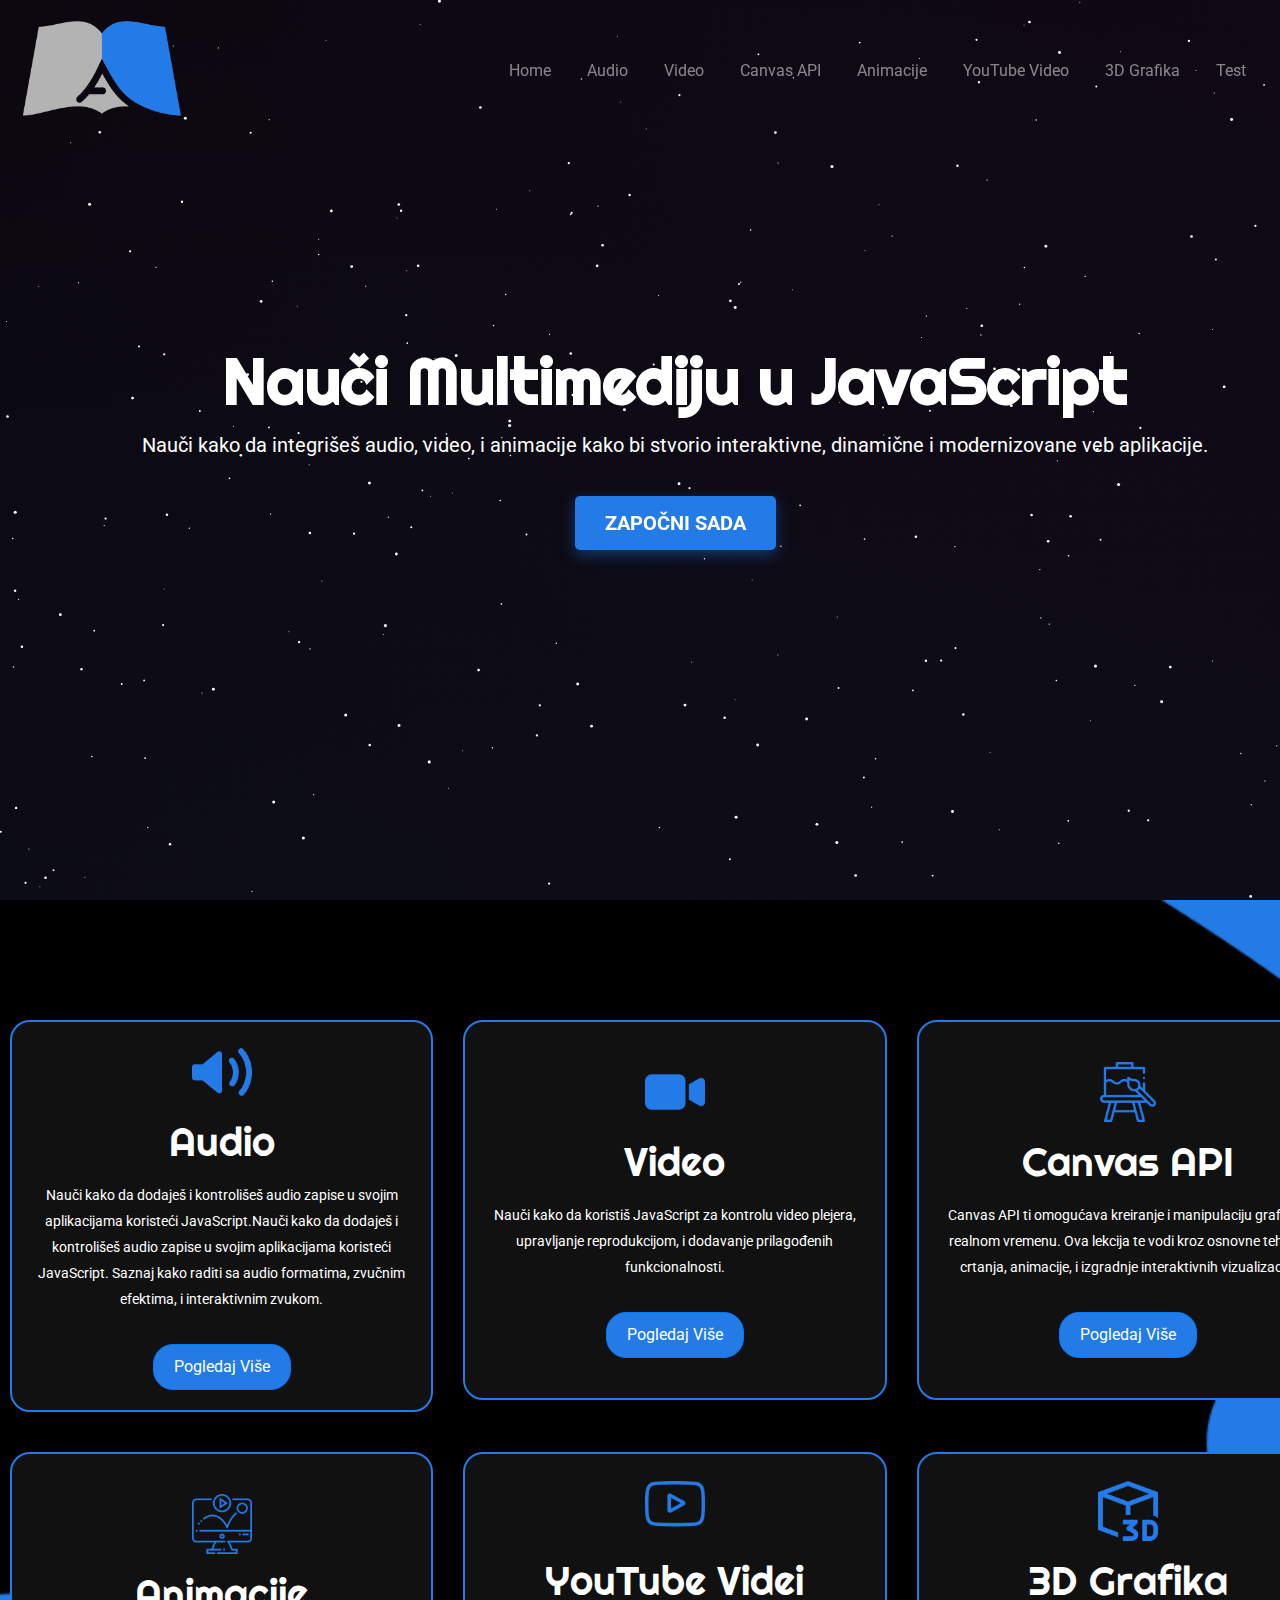
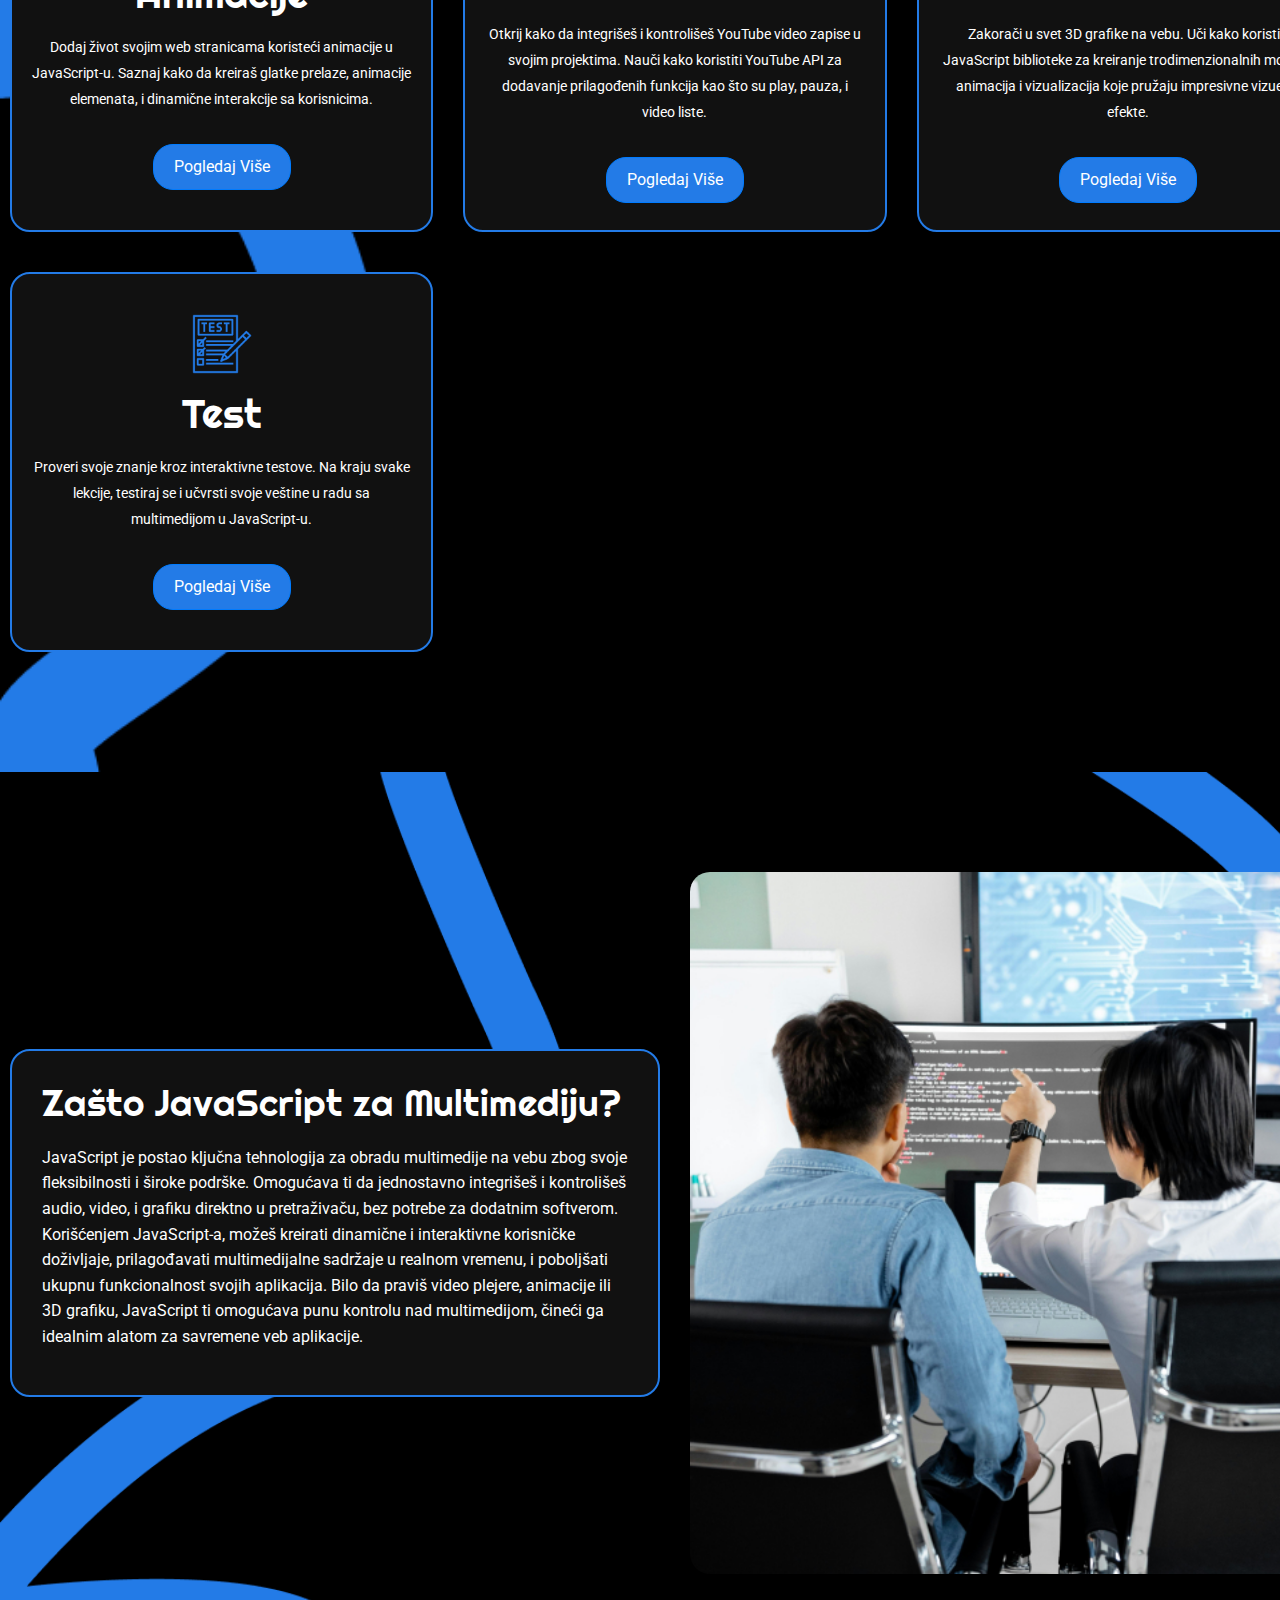
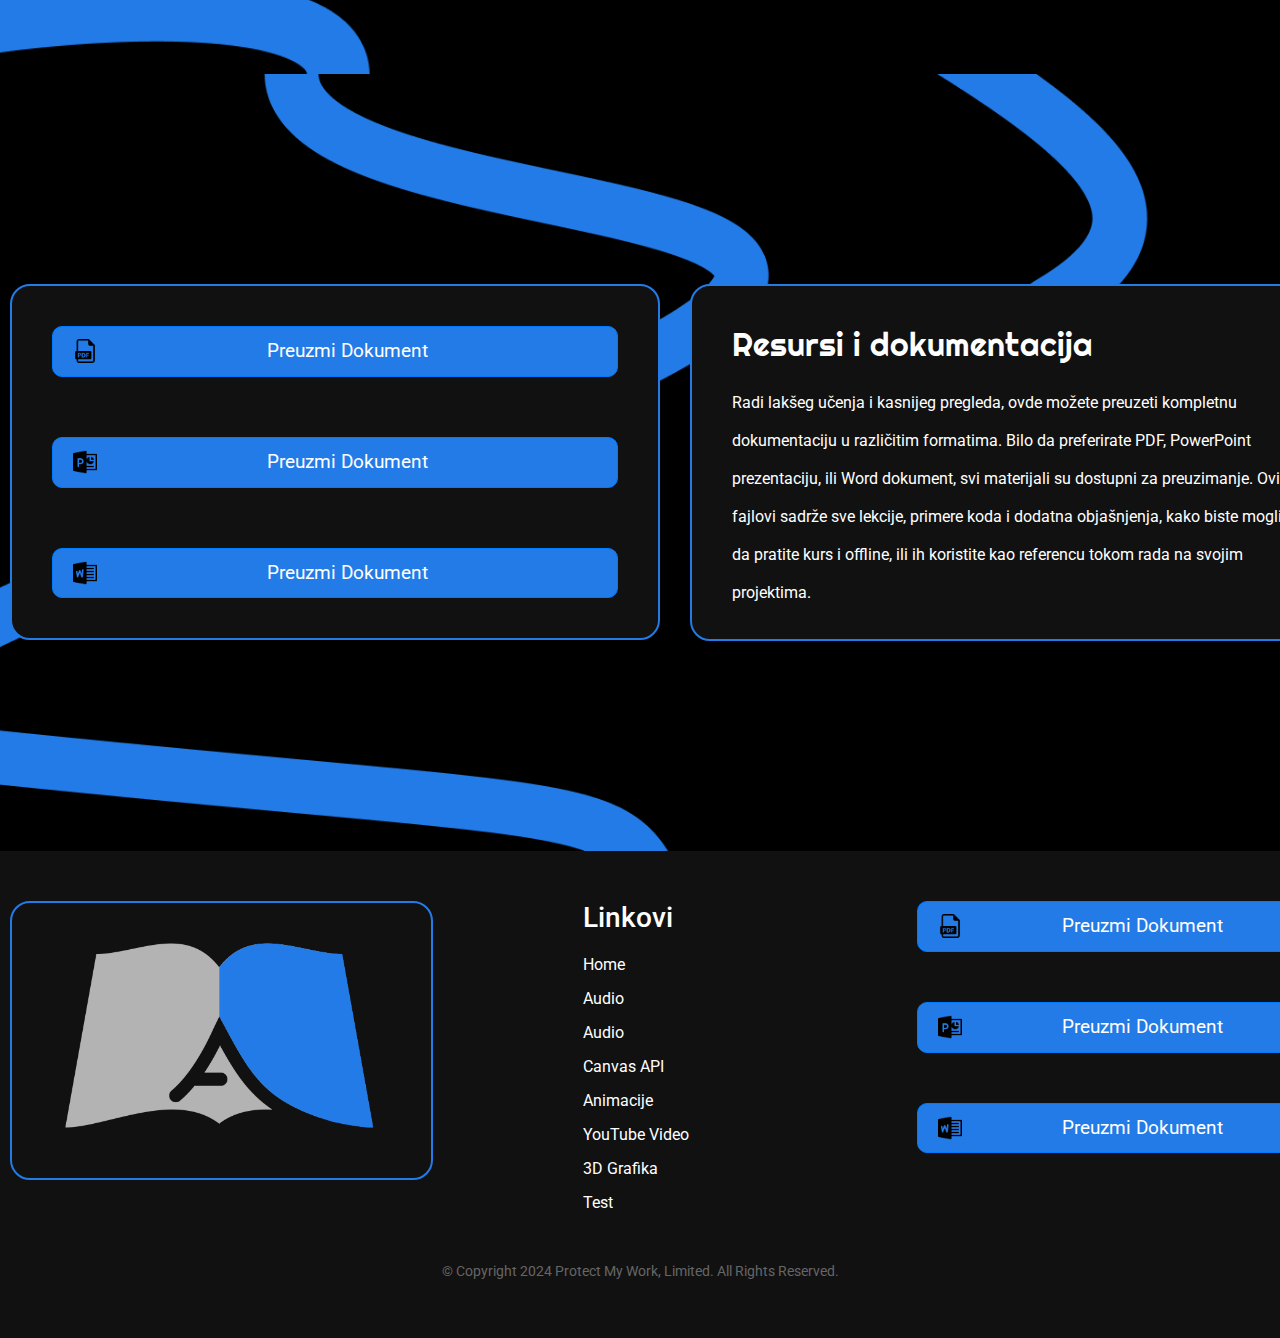
==== index.html @ 70762934 "Dodat Bogdanov Kod" ====
<!DOCTYPE html>
<html lang="en">
<head>
    <meta charset="UTF-8">
    <meta name="viewport" content="width=device-width, initial-scale=1.0">
    <title>Multimedia u JavaScript</title>
    <link rel="stylesheet" href="https://stackpath.bootstrapcdn.com/bootstrap/4.5.2/css/bootstrap.min.css">
    <link rel="stylesheet" href="style.css">
    <link href="https://fonts.googleapis.com/css2?family=Righteous&family=Roboto:wght@400;500&display=swap" rel="stylesheet">
    <link rel="stylesheet" href="https://unpkg.com/swiper/swiper-bundle.min.css">
</head>
<body>
    <!-- Background Animation -->
    <canvas></canvas>

    <!-- Navbar -->
    <nav class="navbar navbar-expand-lg navbar-dark fixed-top">
        <a class="navbar-brand" href="index.html">
            <img src="Slike/transparent logo.png" alt="Logo" class="logo">
        </a>
        <button class="navbar-toggler" type="button" data-toggle="collapse" data-target="#navbarNav" aria-controls="navbarNav" aria-expanded="false" aria-label="Toggle navigation">
            <span class="navbar-toggler-icon"></span>
        </button>
        <div class="collapse navbar-collapse" id="navbarNav">
            <ul class="navbar-nav ml-auto">
                <li class="nav-item"><a class="nav-link" href="index.html">Home</a></li>
                <li class="nav-item"><a class="nav-link" href="audio.html">Audio</a></li>
                <li class="nav-item"><a class="nav-link" href="video.html">Video</a></li>
                <li class="nav-item"><a class="nav-link" href="canvas.html">Canvas API</a></li>
                <li class="nav-item"><a class="nav-link" href="animacija.html">Animacije</a></li>
                <li class="nav-item"><a class="nav-link" href="youtube.html">YouTube Video</a></li>
                <li class="nav-item"><a class="nav-link" href="3d.html">3D Grafika</a></li>
                <li class="nav-item"><a class="nav-link" href="test.html">Test</a></li>
            </ul>
        </div>
    </nav>

    <!-- Hero Section -->
    <section class="hero d-flex align-items-center">
        <div class="container text-center">
            <h1>Nauči Multimediju u JavaScript</h1>
            <p>Nauči kako da integrišeš audio, video, i animacije kako bi stvorio interaktivne, dinamične i modernizovane veb aplikacije.</p>
            <a href="#learn-more" class="animated-button dugme">Započni Sada</a>
        </div>
    </section>

    <!-- Multimedia Sections -->
<section class="multimedia-sections">
    <div class="container">
        <div class="row">
            <div class="col-md-4 multimedia-card">
                <div class="card audio">
                    <i class="icon icon-audio"></i>
                    <div class="card-icon">
                        <img src="Slike/audio.png" alt="Video Icon">
                    </div>
                    <h3>Audio</h3>
                    <p>Nauči kako da dodaješ i kontrolišeš audio zapise u svojim aplikacijama koristeći JavaScript.Nauči kako da dodaješ i kontrolišeš audio zapise u svojim aplikacijama koristeći JavaScript. Saznaj kako raditi sa audio formatima, zvučnim efektima, i interaktivnim zvukom.</p>
                    <a href="audio.html" class="btn btn-primary">Pogledaj Više</a>
                </div>
            </div>
            <div class="col-md-4 multimedia-card">
                <div class="card video">
                    <i class="icon icon-video"></i>
                    <div class="card-icon">
                        <img src="Slike/video.png" alt="Video Icon">
                    </div>
                    <h3>Video</h3>
                    <p> Nauči kako da koristiš JavaScript za kontrolu video plejera, upravljanje reprodukcijom, i dodavanje prilagođenih funkcionalnosti.</p>
                    <a href="video.html" class="btn btn-primary">Pogledaj Više</a>
                </div>
            </div>
            <div class="col-md-4 multimedia-card">
                <div class="card canvas">
                    <i class="icon icon-canvas"></i>
                    <div class="card-icon">
                        <img src="Slike/Canvas.png" alt="Video Icon">
                    </div>
                    <h3>Canvas API</h3>
                    <p>Canvas API ti omogućava kreiranje i manipulaciju grafike u realnom vremenu. Ova lekcija te vodi kroz osnovne tehnike crtanja, animacije, i izgradnje interaktivnih vizualizacija</p>
                    <a href="canvas.html" class="btn btn-primary">Pogledaj Više</a>
                </div>
            </div>
            <div class="col-md-4 multimedia-card">
                <div class="card video">
                    <i class="icon icon-video"></i>
                    <div class="card-icon">
                        <img src="Slike/Animation.png" alt="Video Icon">
                    </div>
                    <h3>Animacije</h3>
                    <p>Dodaj život svojim web stranicama koristeći animacije u JavaScript-u. Saznaj kako da kreiraš glatke prelaze, animacije elemenata, i dinamične interakcije sa korisnicima.</p>
                    <a href="animacija.html" class="btn btn-primary">Pogledaj Više</a>
                </div>
            </div>
            <div class="col-md-4 multimedia-card">
                <div class="card video">
                    <i class="icon icon-video"></i>
                    <div class="card-icon">
                        <img src="Slike/youtube.png" alt="Video Icon">
                    </div>
                    <h3>YouTube Videi</h3>
                    <p>Otkrij kako da integrišeš i kontrolišeš YouTube video zapise u svojim projektima. Nauči kako koristiti YouTube API za dodavanje prilagođenih funkcija kao što su play, pauza, i video liste.</p>
                    <a href="youtube.html" class="btn btn-primary">Pogledaj Više</a>
                </div>
            </div>
            <div class="col-md-4 multimedia-card">
                <div class="card video">
                    <i class="icon icon-video"></i>
                    <div class="card-icon">
                        <img src="Slike/3d.png" alt="Video Icon">
                    </div>
                    <h3>3D Grafika</h3>
                    <p>Zakorači u svet 3D grafike na vebu. Uči kako koristiti JavaScript biblioteke za kreiranje trodimenzionalnih modela, animacija i vizualizacija koje pružaju impresivne vizuelne efekte.</p>
                    <a href="3d.html" class="btn btn-primary">Pogledaj Više</a>
                </div>
            </div>
            <div class="col-md-4 multimedia-card">
                <div class="card video">
                    <i class="icon icon-video"></i>
                    <div class="card-icon">
                        <img src="Slike/Test.png" alt="Video Icon">
                    </div>
                    <h3>Test</h3>
                    <p>Proveri svoje znanje kroz interaktivne testove. Na kraju svake lekcije, testiraj se i učvrsti svoje veštine u radu sa multimedijom u JavaScript-u.</p>
                    <a href="test.html" class="btn btn-primary">Pogledaj Više</a>
                </div>
            </div>
        </div>
    </div>
</section>

<!-- JavaScript Explanation Section -->
<section class="javascript-explanation">
    <div class="container">
        <div class="row align-items-center">
            <div class="col-md-6">
                <div class="explanation-content">
                    <h2>Zašto JavaScript za Multimediju?</h2>
                    <p>JavaScript je postao ključna tehnologija za obradu multimedije na vebu zbog svoje fleksibilnosti i široke podrške. Omogućava ti da jednostavno integrišeš i kontrolišeš audio, video, i grafiku direktno u pretraživaču, bez potrebe za dodatnim softverom. Korišćenjem JavaScript-a, možeš kreirati dinamične i interaktivne korisničke doživljaje, prilagođavati multimedijalne sadržaje u realnom vremenu, i poboljšati ukupnu funkcionalnost svojih aplikacija. Bilo da praviš video plejere, animacije ili 3D grafiku, JavaScript ti omogućava punu kontrolu nad multimedijom, čineći ga idealnim alatom za savremene veb aplikacije.</p>
                </div>
            </div>
            <!-- Slika u drugoj koloni -->
            <div class="col-md-6">
                <img src="Slike/programeri.jpg" alt="JavaScript Multimedia" class="explanation-image">
            </div>
        </div>
    </div>
</section>

<!-- Documentation Section -->
<section class="documentation-section">
    <div class="container">
        <div class="row">
            <div class="col-md-6">
                <div class="download-section">
                    <a href="Slike/dokument1.pdf" download class="btn btn-primary">
                        <img src="Slike/pdf.png" alt="PDF Icon" class="button-icon"> Preuzmi Dokument
                    </a>
                    <a href="Slike/dokument2.pptx" download class="btn btn-primary">
                        <img src="Slike/powerpoint.png" alt="PowerPoint Icon" class="button-icon"> Preuzmi Dokument
                    </a>
                    <a href="Slike/dokument3.docx" download class="btn btn-primary">
                        <img src="Slike/word.png" alt="Word Icon" class="button-icon"> Preuzmi Dokument
                    </a>
                </div>
            </div>
            <div class="col-md-6">
                <div class="resources-description">
                    <h3>Resursi i dokumentacija</h3>
                    <p>Radi lakšeg učenja i kasnijeg pregleda, ovde možete preuzeti kompletnu dokumentaciju u različitim formatima. Bilo da preferirate PDF, PowerPoint prezentaciju, ili Word dokument, svi materijali su dostupni za preuzimanje. Ovi fajlovi sadrže sve lekcije, primere koda i dodatna objašnjenja, kako biste mogli da pratite kurs i offline, ili ih koristite kao referencu tokom rada na svojim projektima.</p>
                </div>
            </div>
        </div>
    </div>
</section>

<!-- Footer Section -->
<footer class="footer">
    <div class="container">
        <div class="row">
            <div class="col-md-4">
                <div class="download-section">
                     <img src="Slike/transparent logo.png" alt="Logo" class="logo">
                </div>
                
            </div>
            <div class="col-md-4">
                <ul class="footer-links">
                    <li><h3>Linkovi</h3></li>
                    <li><a href="index.html">Home</a></li>
                    <li><a href="audio.html">Audio</a></li>
                    <li><a href="video.html">Audio</a></li>
                    <li><a href="canvas.html">Canvas API</a></li>
                    <li><a href="animacija.html">Animacije</a></li>
                    <li><a href="youtube.html">YouTube Video</a></li>
                    <li><a href="3d.html">3D Grafika</a></li>
                    <li><a href="test.html">Test</a></li>
                </ul>
            </div>
            <div class="col-md-4">
                <div class="footer-download-section">
                    <a href="Slike/dokument1.pdf" download class="btn btn-primary">
                        <img src="Slike/pdf.png" alt="PDF Icon" class="button-icon"> Preuzmi Dokument
                    </a>
                    <a href="Slike/dokument2.pptx" download class="btn btn-primary">
                        <img src="Slike/powerpoint.png" alt="PowerPoint Icon" class="button-icon"> Preuzmi Dokument
                    </a>
                    <a href="Slike/dokument3.docx" download class="btn btn-primary">
                        <img src="Slike/word.png" alt="Word Icon" class="button-icon"> Preuzmi Dokument
                    </a>
                </div>
            </div>
        </div>
    </div>
    <div class="copyright">
        <p>&copy; Copyright 2024 Protect My Work, Limited. All Rights Reserved.</p>
    </div>
</footer>


    <script src="script.js"></script>
    <script src="https://code.jquery.com/jquery-3.5.1.slim.min.js"></script>
    <script src="https://cdn.jsdelivr.net/npm/@popperjs/core@2.0.7/dist/umd/popper.min.js"></script>
    <script src="https://stackpath.bootstrapcdn.com/bootstrap/4.5.2/js/bootstrap.min.js"></script>
    <script src="https://unpkg.com/swiper/swiper-bundle.min.js"></script>

   
</body>
</html>
---- style.css ----
/* General Styling */
body {
    margin: 0;
    padding: 0;
    font-family: 'Roboto', sans-serif;
    background-color: #000;
    background-image: radial-gradient(circle at top right, rgba(121, 68, 154, 0.13), transparent),
    radial-gradient(circle at 20% 80%, rgba(41, 196, 255, 0.13), transparent);
    overflow-x: hidden;
}
/* HERO SECTION*/
canvas {
    position: absolute;
    top: 0;
    left: 0;
    width: 100%;
    height: 100%;
    z-index: 0;
}
.container{
    min-width: 1350px;
    padding: 10px;
}


/* NAVBAR */
.navbar {
    background-color: transparent;
    padding: 1rem;
    z-index: 1;
}

.navbar .navbar-brand img.logo {
    width: 174px;
    height: 100px;
}

.navbar-nav .nav-link {
    margin: 0 10px;
    font-weight: normal;
}

.navbar-nav .nav-link:hover {
    color: #237BE7;
    text-decoration: underline;
}

/* HERO SECTION */
.hero {
    height: 100vh;
    color: white;
    font-family: 'Roboto', sans-serif;
    z-index: 10;
}

.hero h1 {
    font-family: 'Righteous', cursive;
    font-size: 4rem;
    font-weight: bold;
}

.hero p {
    font-size: 1.25rem;
    margin-top: 10px;
    font-family: 'Roboto', sans-serif;
}

.hero .btn {
    margin-top: 20px;
    background-color: #237BE7;
    border-color: #237BE7;
}

.hero .btn:hover {
    background-color: #105ab2;
    border-color: #105ab2;
}


/* MULTIMEDIA SECTION */
.multimedia-sections {
    background-image: url('Slike/Pozadina1.png');
    background-size: cover;
    background-position: center;
    background-repeat: no-repeat;
    padding: 90px 0;
    color: white;
}

.multimedia-card .card {
    display: flex;
    justify-content: center;
    align-items: center;
    background-color: #111;
    padding: 20px;
    border-radius: 20px;
    margin: 20px 0;
    border: 2px solid #237BE7;
    min-width: 420px;
    min-height: 380px;
    
}

.multimedia-card .card-icon img {
    width: 60px;
    height: 60px;
    margin-bottom: 16px;
}

.multimedia-card h3 {
    font-family: 'Righteous', cursive;
    font-size: 40px;
    margin-bottom: 16px;
}

.multimedia-card p {
    font-family: 'Roboto', sans-serif;
    text-align: center;
    font-size: 14px;
    line-height: 26px;
    margin-bottom: 32px;
}

.multimedia-card .btn {
    background-color: #237BE7;
    border-radius: 20px;
    padding: 10px 20px;
}

.multimedia-card .btn:hover {
    background-color: #105ab2;
}


/* JAVASCRIPT EXPLANATION SECTION */
.javascript-explanation {
    background-image: url('Slike/Pozadina2.png');
    background-size: cover;
    background-position: centar;
    background-repeat: no-repeat;
    padding: 90px 0;
    color: white;
    
}

.explanation-content {
    background-color: #111;
    border: 2px solid #237BE7; 
    border-radius: 20px;
    padding: 30px;
    color: #fff;
    text-align: left; 
}

.explanation-content h2 {
    font-family: 'Righteous', cursive;
    font-size: 2.3rem;
    margin-bottom: 20px;
}

.explanation-content p {
    font-family: 'Roboto', sans-serif;
    font-size: 1rem;
    line-height: 1.6;
}

.explanation-image {
    width: 100%;
    height: 100%;
    border-radius: 20px; /* Zaobljeni uglovi slike */
}


/* DOCUMENTATION SECTION */
.documentation-section {
    background-image: url('Slike/Pozadina3.png');
    background-size: cover;
    background-position: centar;
    background-repeat: no-repeat;
    padding: 200px 0;
    color: white;
}

.download-section {
    display: flex;
    flex-direction: column;
    gap: 60px;
    background-color: #111;
    border: 2px solid #237BE7; 
    border-radius: 20px;
    padding: 40px;
}

.download-section .btn {
    background-color: #237BE7;
    border-radius: 10px;
    font-size: 1.2rem;
    padding: 10px 20px;
    display: flex;
    align-items: center;
    justify-content: flex-start; /* Tekst i slika sa leve strane */
    gap: 170px; /* Razmak između slike i teksta */
}

.download-section .button-icon {
    width: 24px; /* Veličina ikonice */
    height: auto;
}

.download-section .btn i {
    margin-right: 10px;
}

.resources-description {
    background-color: #111;
    border: 2px solid #237BE7; 
    border-radius: 20px;
    padding: 40px;
    max-height: 357px;
}

.resources-description h3 {
    font-family: 'Righteous', cursive;
    font-size: 2rem;
    margin-bottom: 20px;
}

.resources-description p {
    font-family: 'Roboto', sans-serif;
    font-size: 1rem;
    line-height: 38px;
}

/* Footer Section */
.footer {
    background-color: #111;
    padding: 40px 0;
    color: white;
}

.footer-logo{
    width: 174px;
    height: 100px;
}
.footer-links {
    list-style: none;
    padding: 0;
    display: flex;
    flex-direction: column;
    gap: 10px;
}

.footer-links li {
    font-family: 'Roboto', sans-serif;
    font-size: 1rem;
    margin-left: 120px;
}

.footer-links li a {
    color: white;
    text-decoration: none;
}

.footer-links li a:hover {
    text-decoration: underline;
}

.download-section .btn:hover {
    background-color: #105ab2;
}

.footer-download-section .btn {
    background-color: #237BE7;
    border-radius: 10px;
    font-size: 1.2rem;
    padding: 10px 20px;
    display: flex;
    align-items: center;
    justify-content: flex-start;
    gap: 100px; 
    margin-bottom: 50px;
}

.footer-download-section .button-icon {
    width: 24px; /* Veličina ikonice */
    height: auto;
}

.copyright {
    text-align: center;
    margin-top: 20px;
    font-family: 'Roboto', sans-serif;
    font-size: 0.9rem;
    color: #666;
}

/* Button Animations */
.animated-button {
    position: relative;
    display: inline-block;
    padding: 12px 30px;
    font-size: 18px;
    font-weight: bold;
    text-transform: uppercase;
    text-align: center;
    color: #fff;
    background-color: #237be7;
    border: none;
    border-radius: 5px;
    transition: all 0.3s ease-in-out;
    overflow: hidden;
    z-index: 1;
  }
  
  .animated-button::before {
    content: "";
    position: absolute;
    top: 0;
    left: 50%;
    width: 300%;
    height: 300%;
    background-color: rgba(255, 255, 255, 0.1);
    transform: translate(-50%, -50%) scale(0);
    transition: transform 0.5s ease;
    border-radius: 50%;
    z-index: -1;
  }
  
  .animated-button:hover::before {
    transform: translate(-50%, -50%) scale(1);
  }
  
  .animated-button:hover {
    background-color: #1b61c0; /* Darker blue on hover */
    color: #ffffff;
    box-shadow: 0 8px 15px rgba(35, 123, 231, 0.6);
  }
  
  .animated-button:active {
    transform: translateY(2px); /* Button press effect */
  }
  .dugme {
    margin-top: 20px;
    background-color: #237be7;
    border-color: #237be7;
    color: white;
    padding: 12px 30px;
    font-size: 1.25rem;
    /* border-radius: 30px; */
    transition: transform 0.3s ease, background-color 0.3s ease; /* Smooth transition */
    box-shadow: 0 5px 15px rgba(35, 123, 231, 0.4); /* Add shadow for depth */
  }
  
  .hero .dugme:hover {
    transform: scale(1.1); /* Button grows slightly */
    background-color: #1a65b4; /* Darken the background color on hover */
  }
  
  .hero .dugme:active {
    transform: scale(0.95); /* Slight shrink when clicked */
  }
  
  /* Adding a subtle animation */
  .hero .dugme {
    animation: pulse 2s infinite;
  }
  
  @keyframes pulse {
    0% {
      transform: scale(1);
    }
    50% {
      transform: scale(1.05);
    }
    100% {
      transform: scale(1);
    }
  }
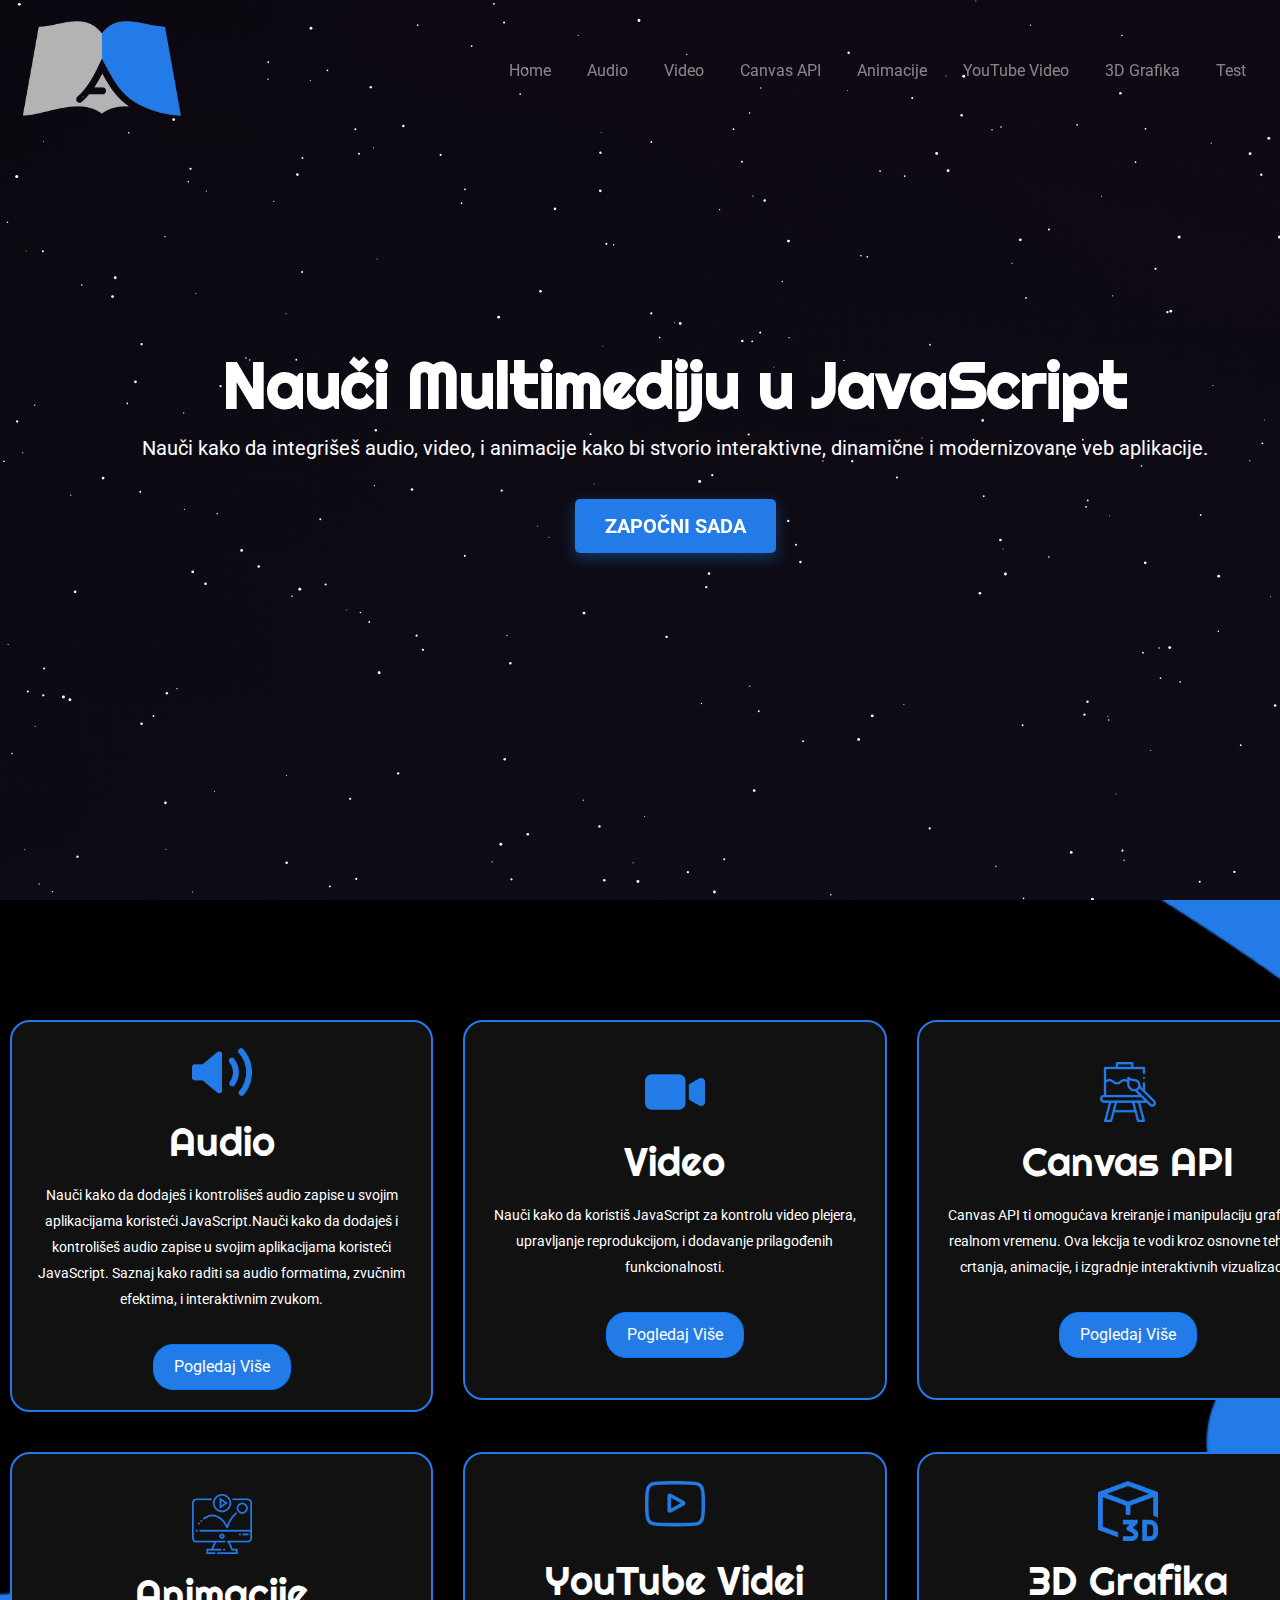
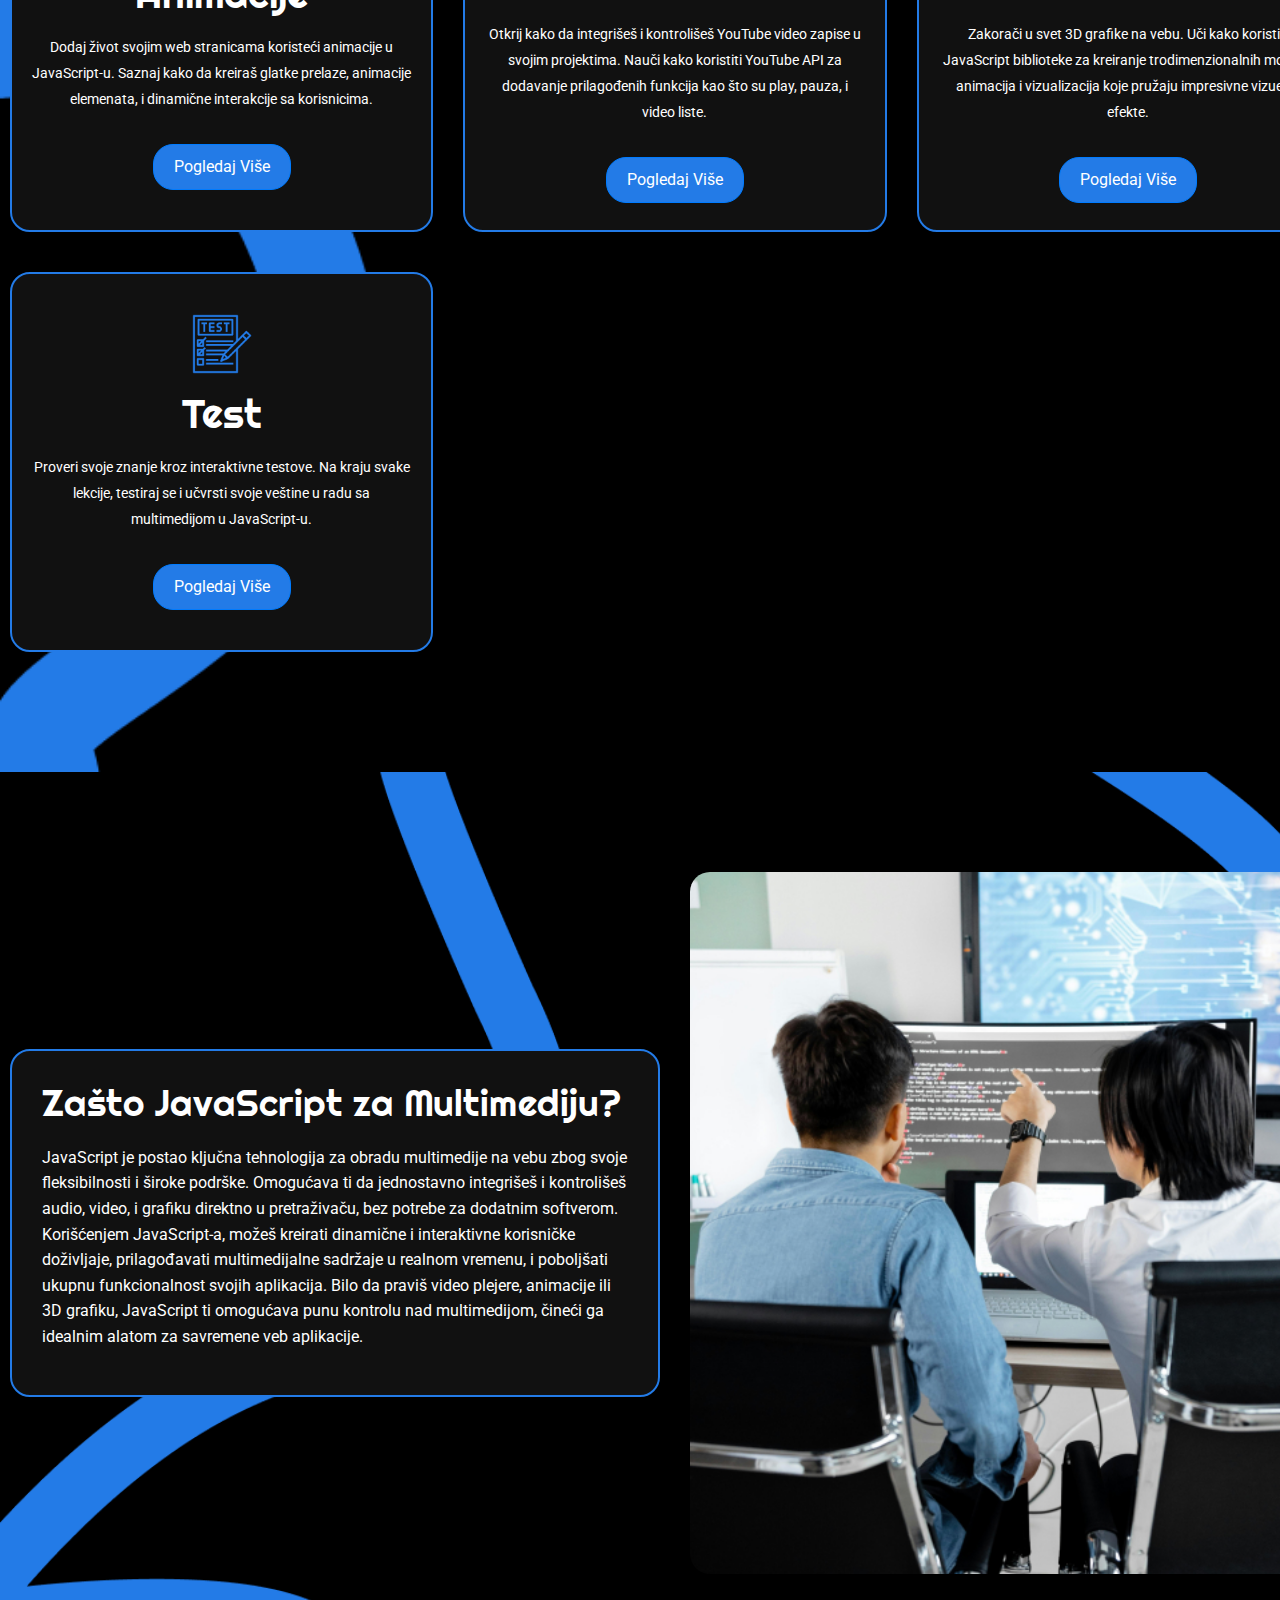
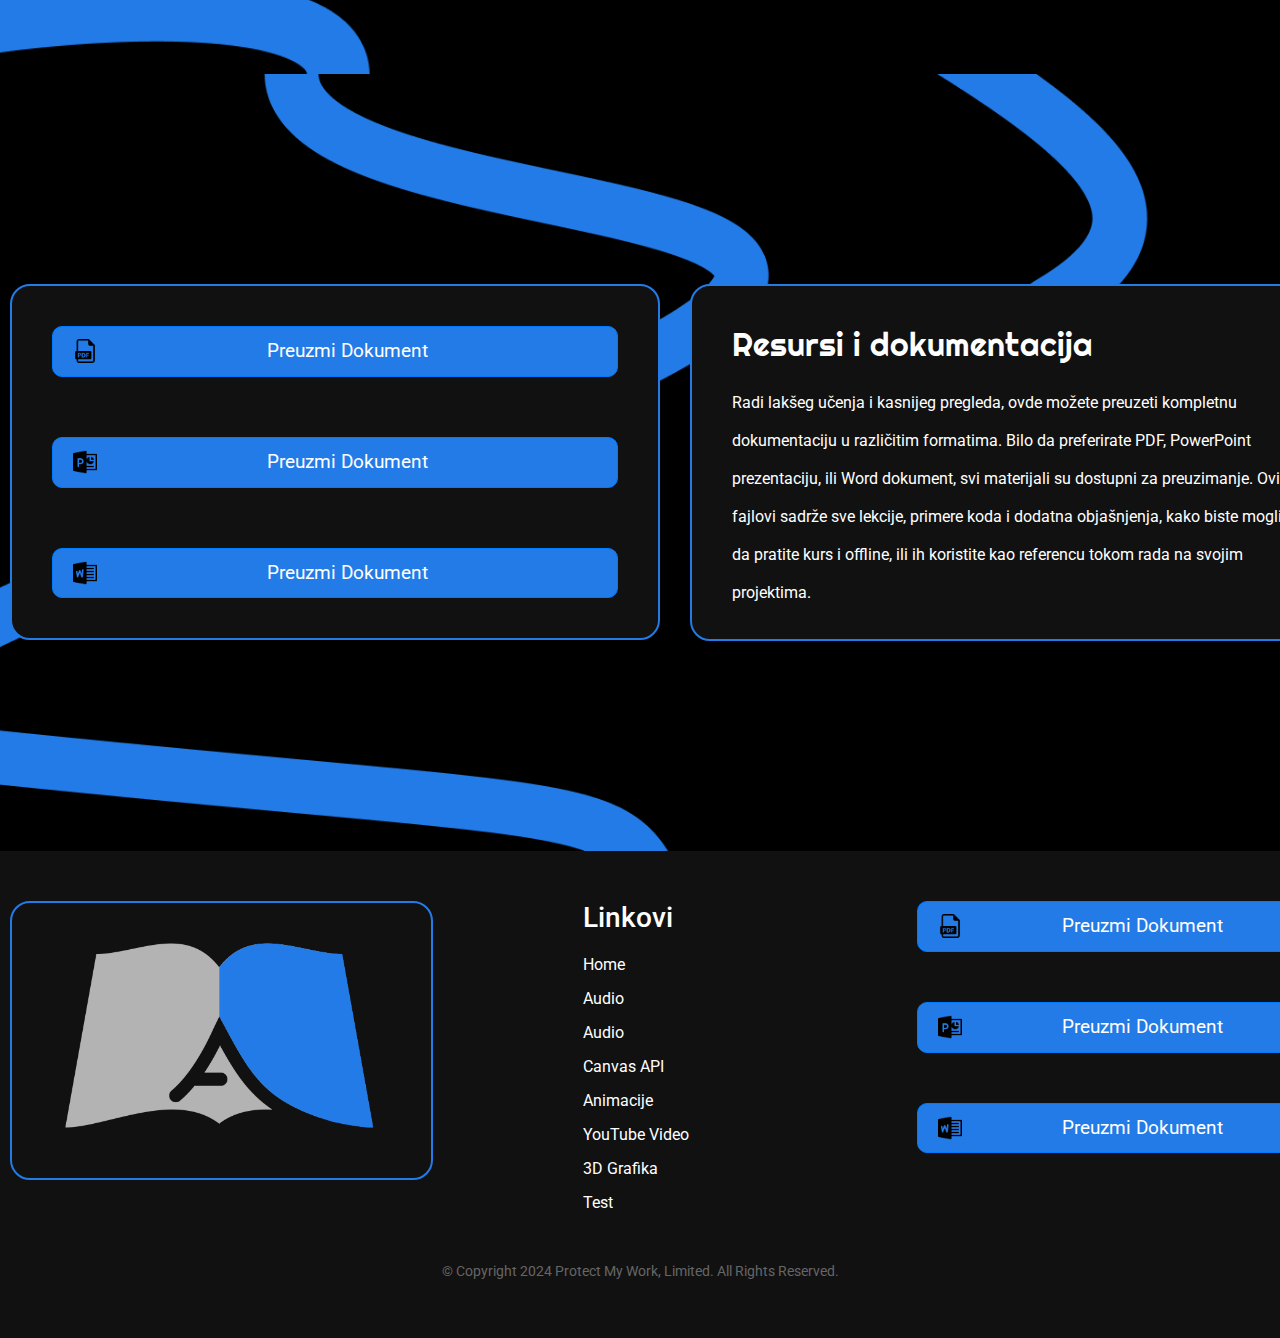
==== commit fba99ad8: "dodat hover efekat i povezani dugmici sa sekcijom" ====
--- a/index.html
+++ b/index.html
@@ -40,12 +40,12 @@
         <div class="container text-center">
             <h1>Nauči Multimediju u JavaScript</h1>
             <p>Nauči kako da integrišeš audio, video, i animacije kako bi stvorio interaktivne, dinamične i modernizovane veb aplikacije.</p>
-            <a href="#learn-more" class="animated-button dugme">Započni Sada</a>
+            <button class="animated-button dugme" onclick="scrollToSectionn()">Započni Sada</button>
         </div>
     </section>
 
     <!-- Multimedia Sections -->
-<section class="multimedia-sections">
+<section class="multimedia-sections" id="multimedia-sections">
     <div class="container">
         <div class="row">
             <div class="col-md-4 multimedia-card">
@@ -223,6 +223,7 @@
     <script src="https://cdn.jsdelivr.net/npm/@popperjs/core@2.0.7/dist/umd/popper.min.js"></script>
     <script src="https://stackpath.bootstrapcdn.com/bootstrap/4.5.2/js/bootstrap.min.js"></script>
     <script src="https://unpkg.com/swiper/swiper-bundle.min.js"></script>
+    <script src="dugme.js"></script>
 
    
 </body>
--- a/style.css
+++ b/style.css
@@ -41,8 +41,14 @@
 }
 
 .navbar-nav .nav-link:hover {
-    color: #237BE7;
+    color: #237BE7 !important;
     text-decoration: underline;
+}
+
+.navbar-nav .nav-link.active {
+    color: #237BE7 !important;
+    font-weight: bold;
+    text-decoration: none;
 }
 
 /* HERO SECTION */
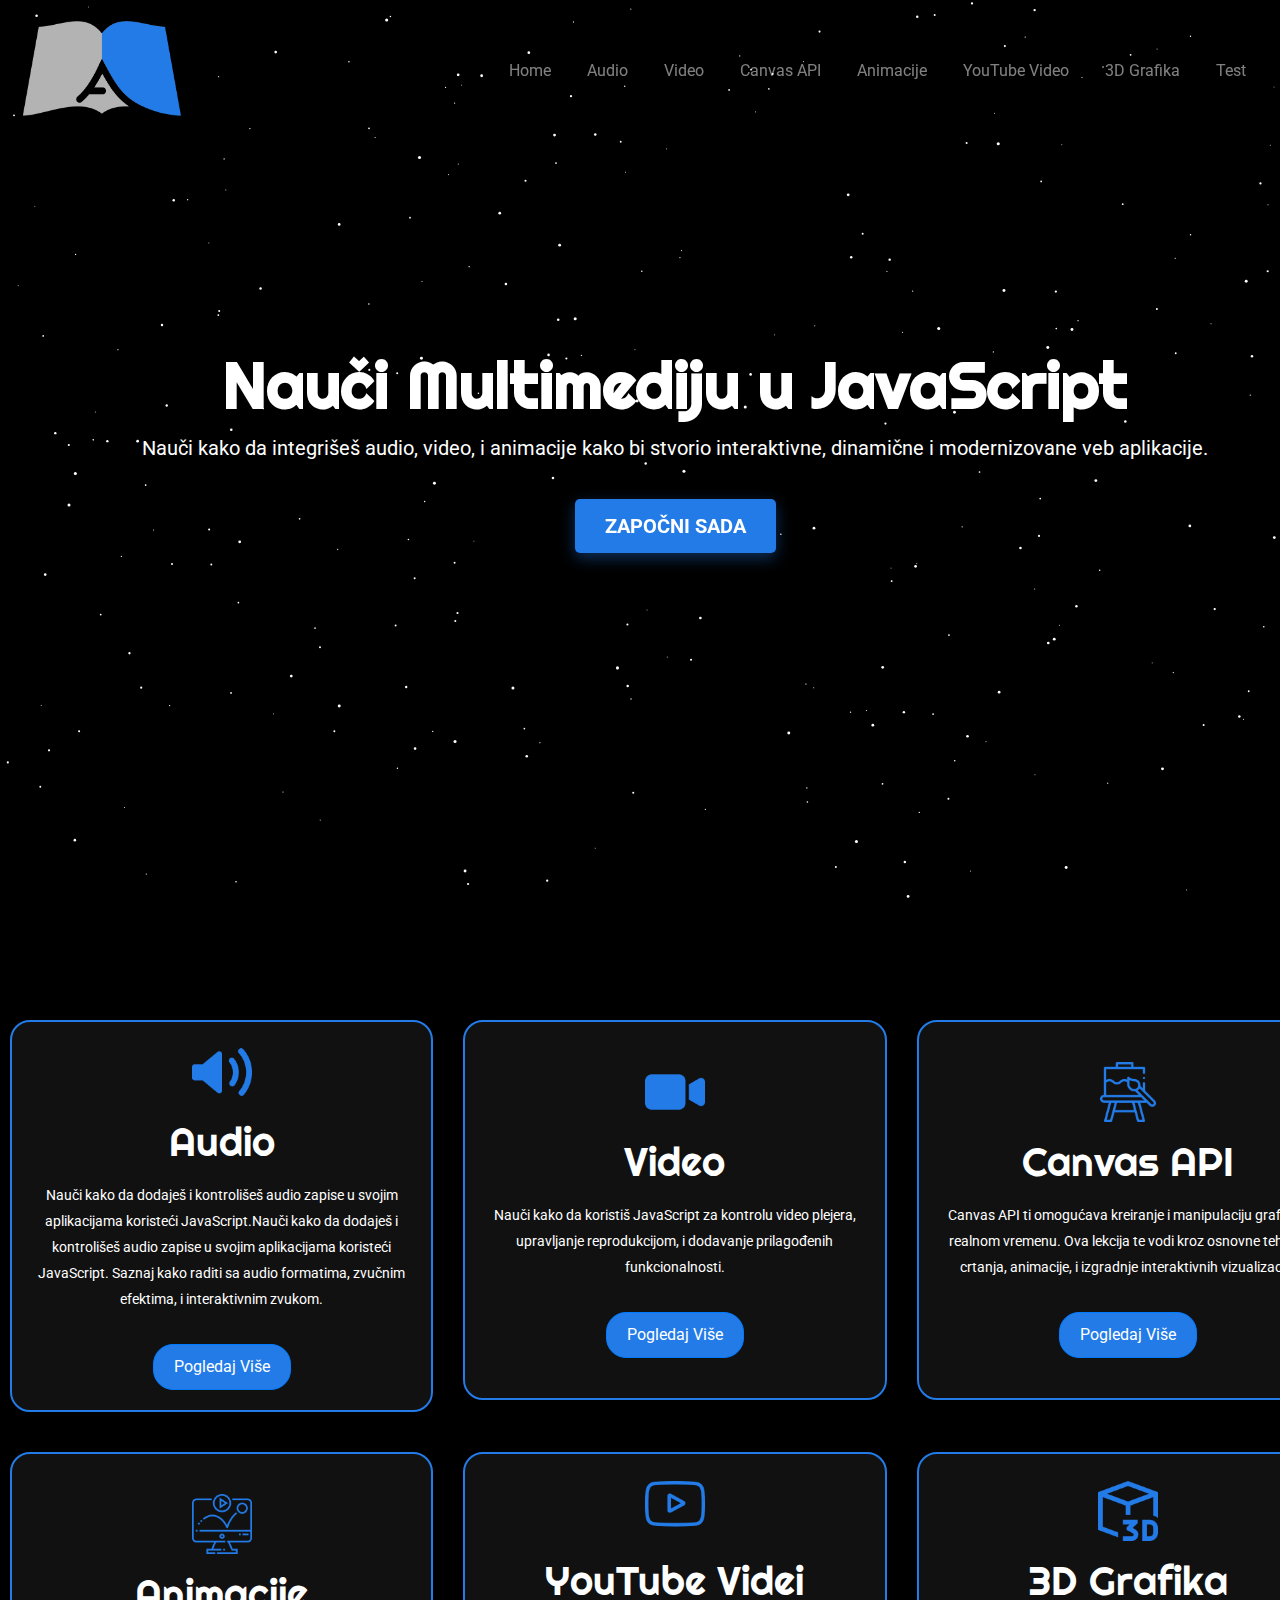
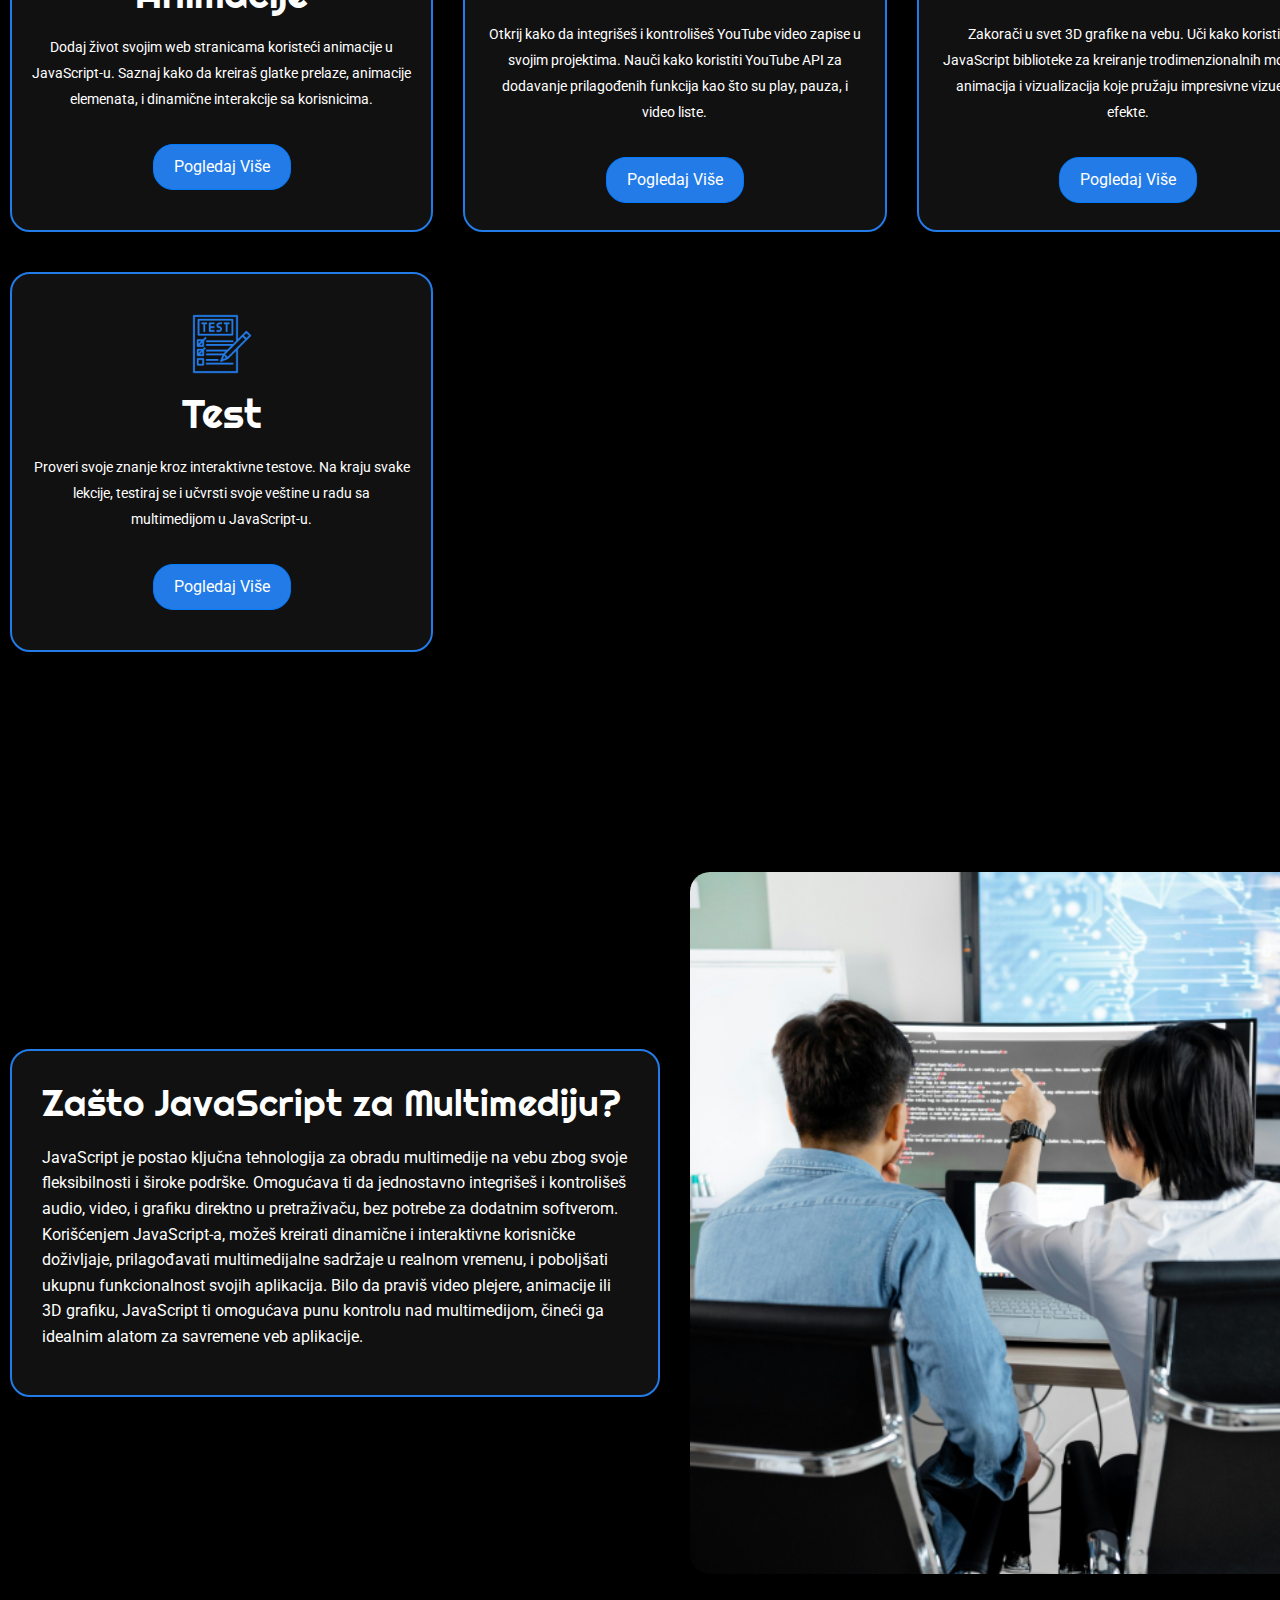
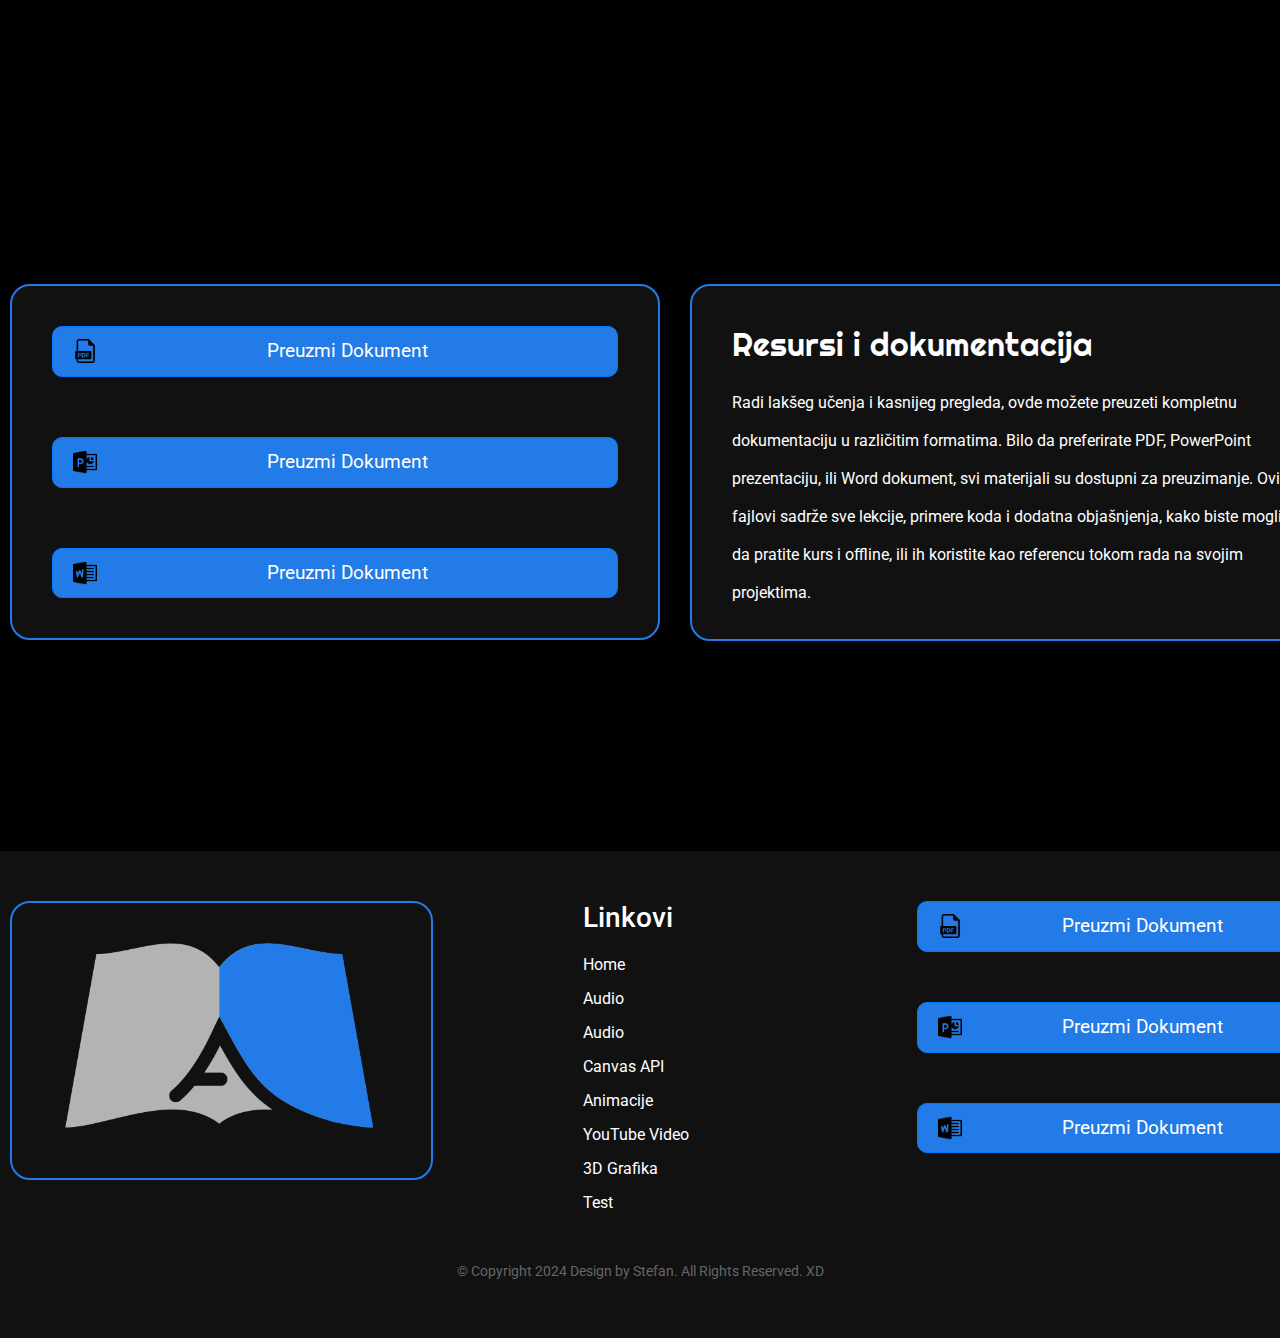
==== commit e4ea9615: "a" ====
--- a/index.html
+++ b/index.html
@@ -213,7 +213,7 @@
         </div>
     </div>
     <div class="copyright">
-        <p>&copy; Copyright 2024 Protect My Work, Limited. All Rights Reserved.</p>
+        <p>&copy; Copyright 2024 Design by Stefan. All Rights Reserved. XD</p>
     </div>
 </footer>
 
@@ -225,6 +225,5 @@
     <script src="https://unpkg.com/swiper/swiper-bundle.min.js"></script>
     <script src="dugme.js"></script>
 
-   
 </body>
 </html>
--- a/style.css
+++ b/style.css
@@ -4,9 +4,11 @@
     padding: 0;
     font-family: 'Roboto', sans-serif;
     background-color: #000;
-    background-image: radial-gradient(circle at top right, rgba(121, 68, 154, 0.13), transparent),
-    radial-gradient(circle at 20% 80%, rgba(41, 196, 255, 0.13), transparent);
-    overflow-x: hidden;
+    background-image: url('Slike/background.png');
+    background-size: cover;
+    background-position: center;
+    background-repeat: no-repeat;
+    overflow-x: hidden; 
 }
 /* HERO SECTION*/
 canvas {
@@ -15,8 +17,9 @@
     left: 0;
     width: 100%;
     height: 100%;
-    z-index: 0;
-}
+    z-index: 1; 
+}
+
 .container{
     min-width: 1350px;
     padding: 10px;
@@ -27,7 +30,7 @@
 .navbar {
     background-color: transparent;
     padding: 1rem;
-    z-index: 1;
+    z-index: 2;
 }
 
 .navbar .navbar-brand img.logo {
@@ -85,10 +88,6 @@
 
 /* MULTIMEDIA SECTION */
 .multimedia-sections {
-    background-image: url('Slike/Pozadina1.png');
-    background-size: cover;
-    background-position: center;
-    background-repeat: no-repeat;
     padding: 90px 0;
     color: white;
 }
@@ -140,10 +139,6 @@
 
 /* JAVASCRIPT EXPLANATION SECTION */
 .javascript-explanation {
-    background-image: url('Slike/Pozadina2.png');
-    background-size: cover;
-    background-position: centar;
-    background-repeat: no-repeat;
     padding: 90px 0;
     color: white;
     
@@ -179,10 +174,6 @@
 
 /* DOCUMENTATION SECTION */
 .documentation-section {
-    background-image: url('Slike/Pozadina3.png');
-    background-size: cover;
-    background-position: centar;
-    background-repeat: no-repeat;
     padding: 200px 0;
     color: white;
 }
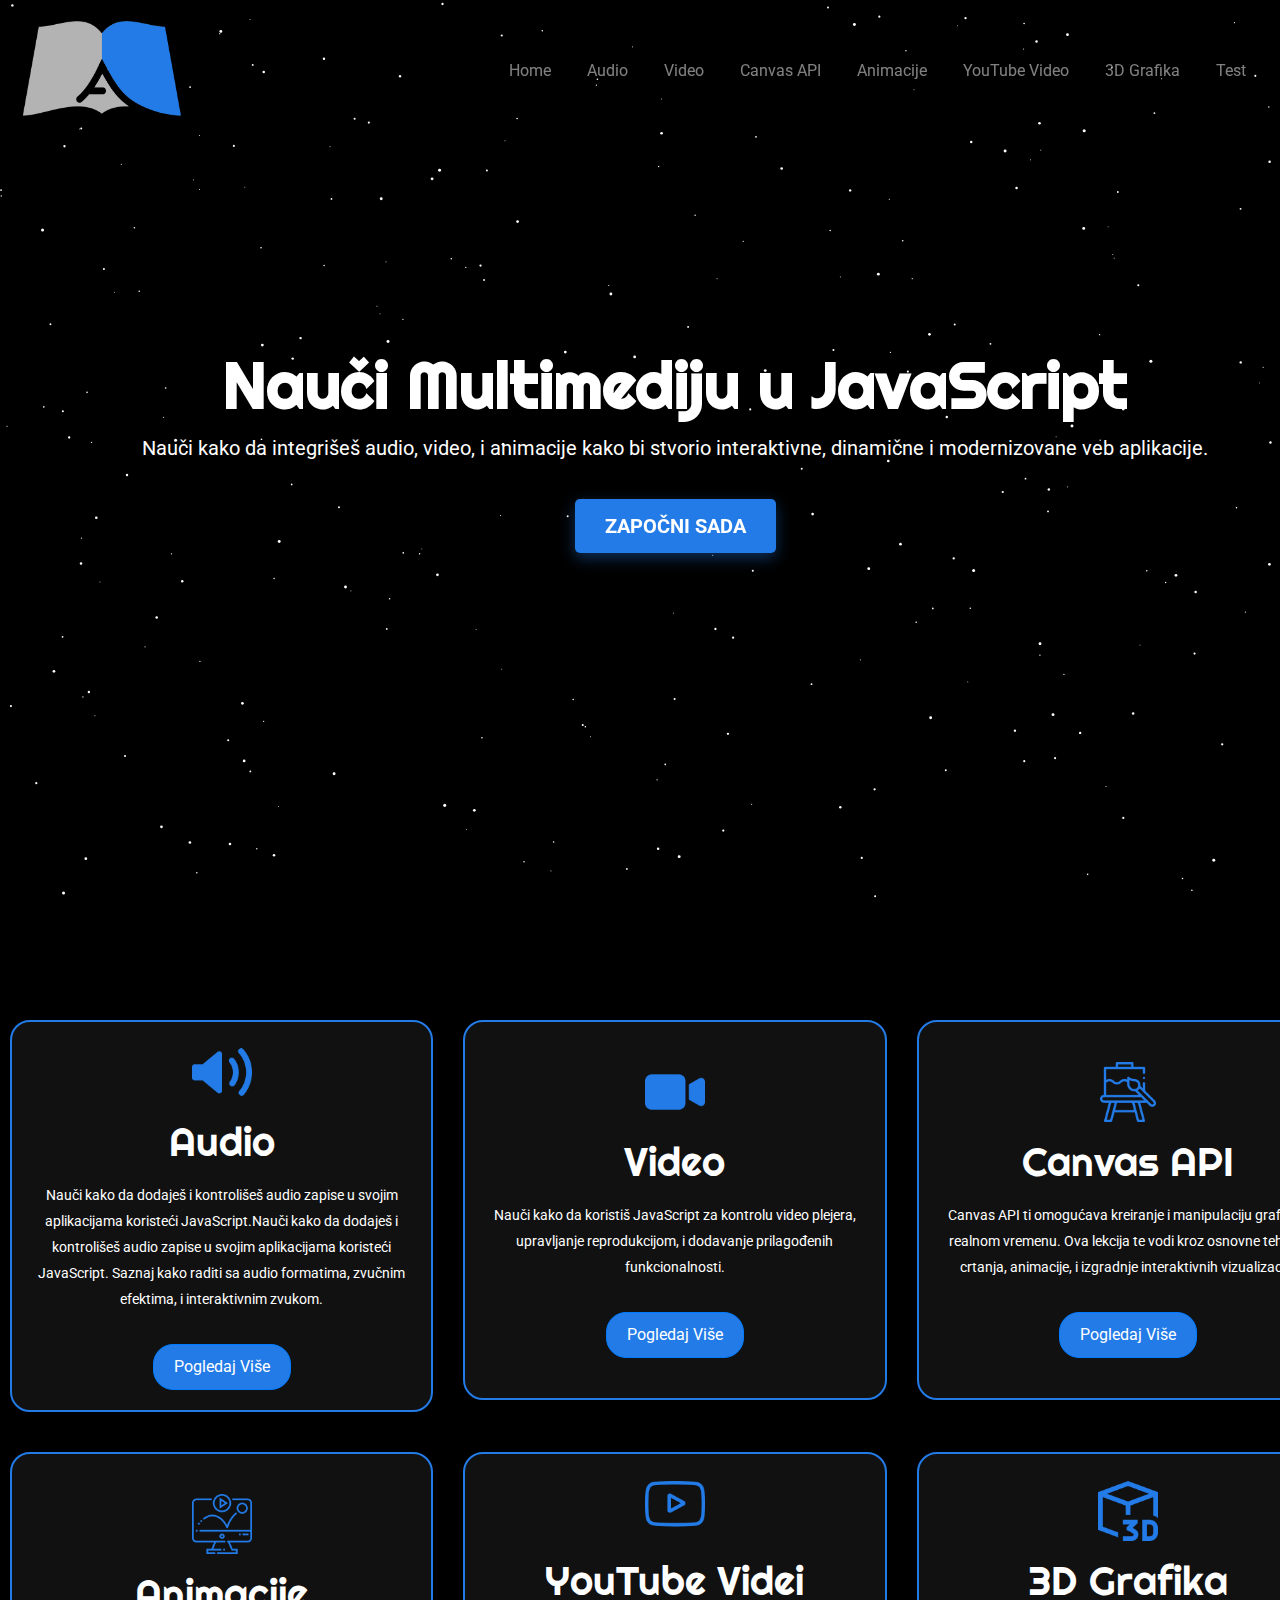
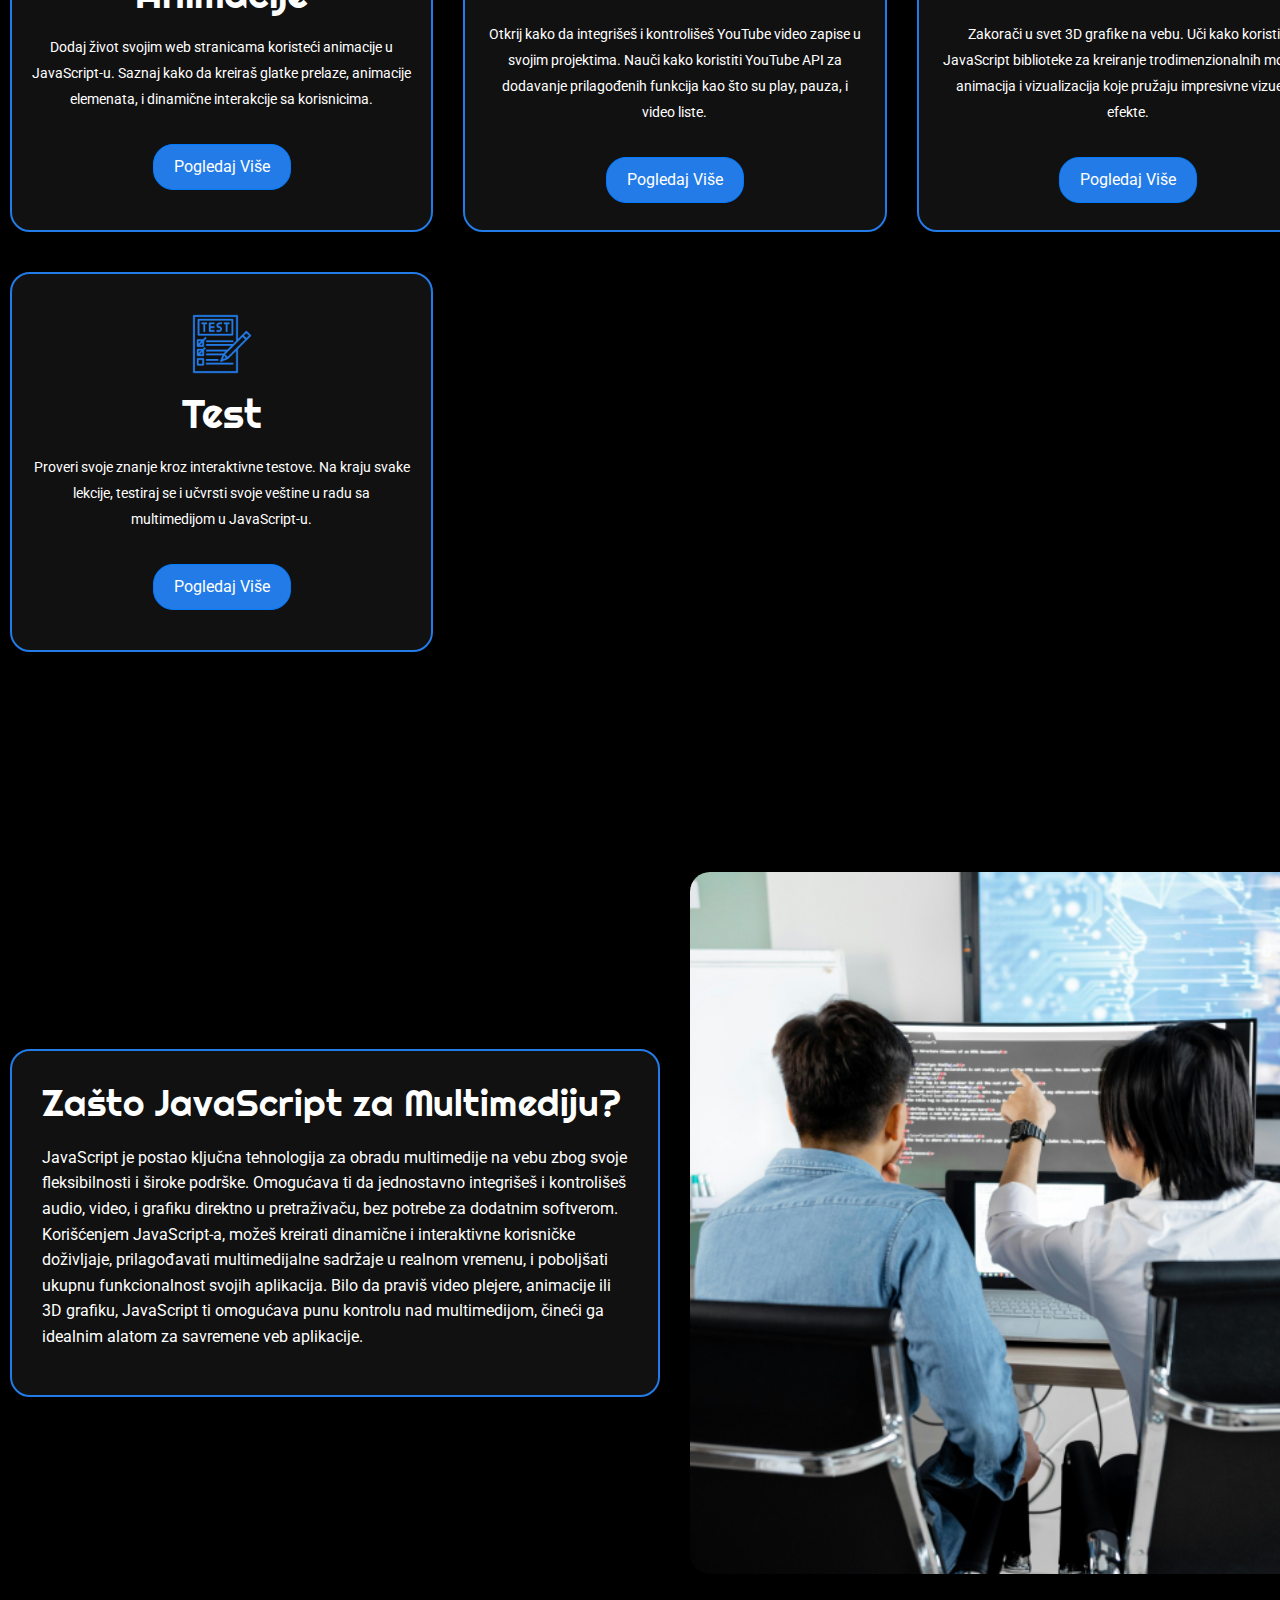
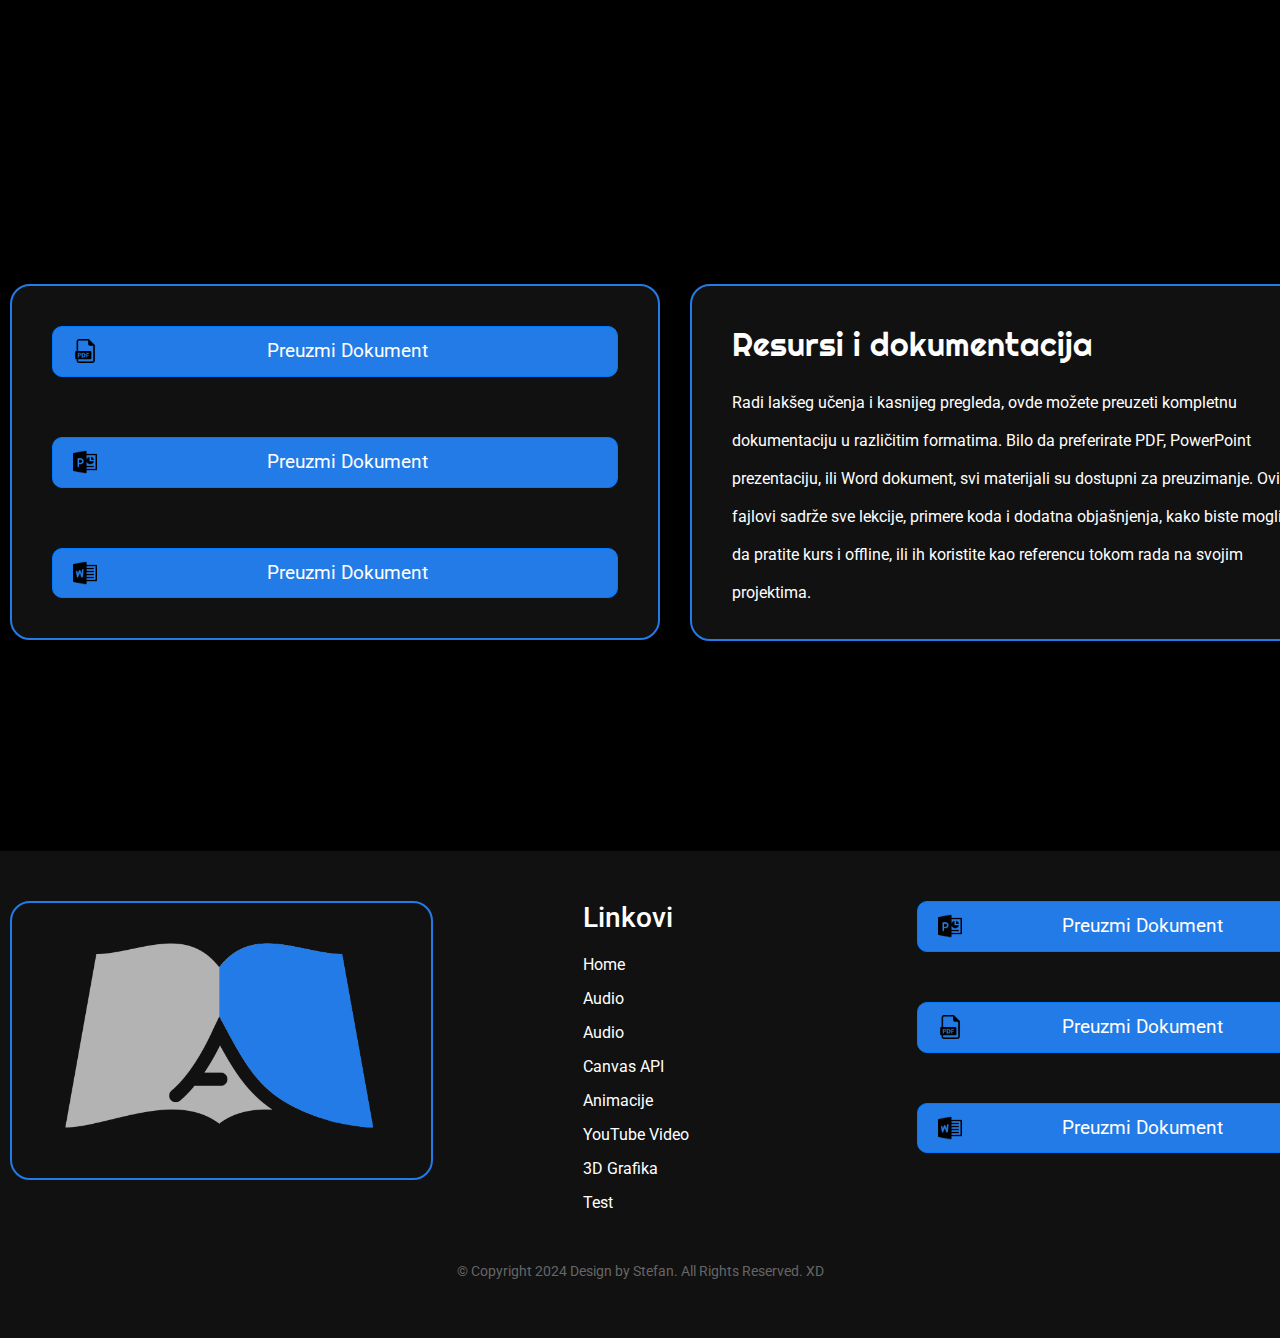
==== commit e02d1d30: "dodati pp,pdf i word" ====
--- a/index.html
+++ b/index.html
@@ -199,13 +199,13 @@
             </div>
             <div class="col-md-4">
                 <div class="footer-download-section">
-                    <a href="Slike/dokument1.pdf" download class="btn btn-primary">
-                        <img src="Slike/pdf.png" alt="PDF Icon" class="button-icon"> Preuzmi Dokument
-                    </a>
-                    <a href="Slike/dokument2.pptx" download class="btn btn-primary">
-                        <img src="Slike/powerpoint.png" alt="PowerPoint Icon" class="button-icon"> Preuzmi Dokument
-                    </a>
-                    <a href="Slike/dokument3.docx" download class="btn btn-primary">
+                    <a href="Slike/Multimedia u JavaScript.pptx" download class="btn btn-primary">
+                        <img src="Slike/powerpoint.png" alt="PDF Icon" class="button-icon"> Preuzmi Dokument
+                    </a>
+                    <a href="Slike/Multimedia u JavaScript.pdf" download class="btn btn-primary">
+                        <img src="Slike/pdf.png" alt="PowerPoint Icon" class="button-icon"> Preuzmi Dokument
+                    </a>
+                    <a href="Slike/Multimedia u JavaScript.docx" download class="btn btn-primary">
                         <img src="Slike/word.png" alt="Word Icon" class="button-icon"> Preuzmi Dokument
                     </a>
                 </div>
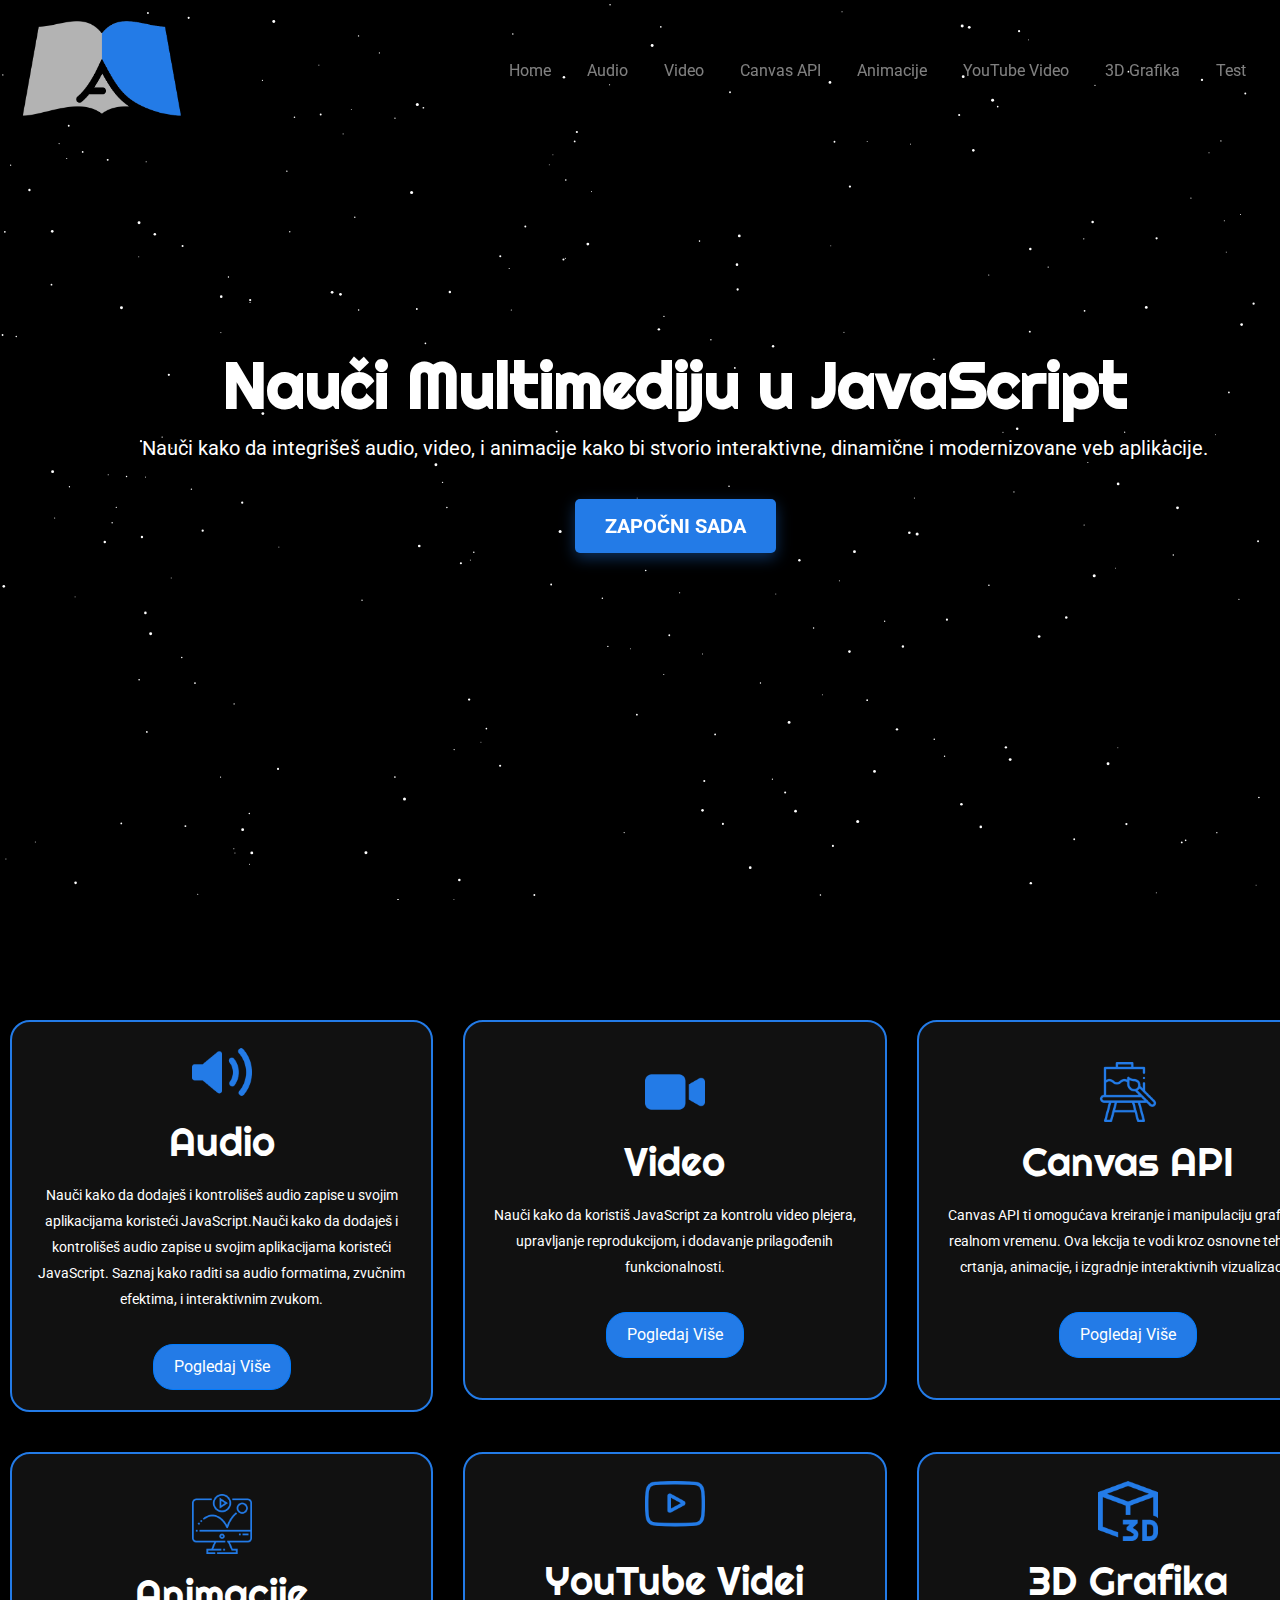
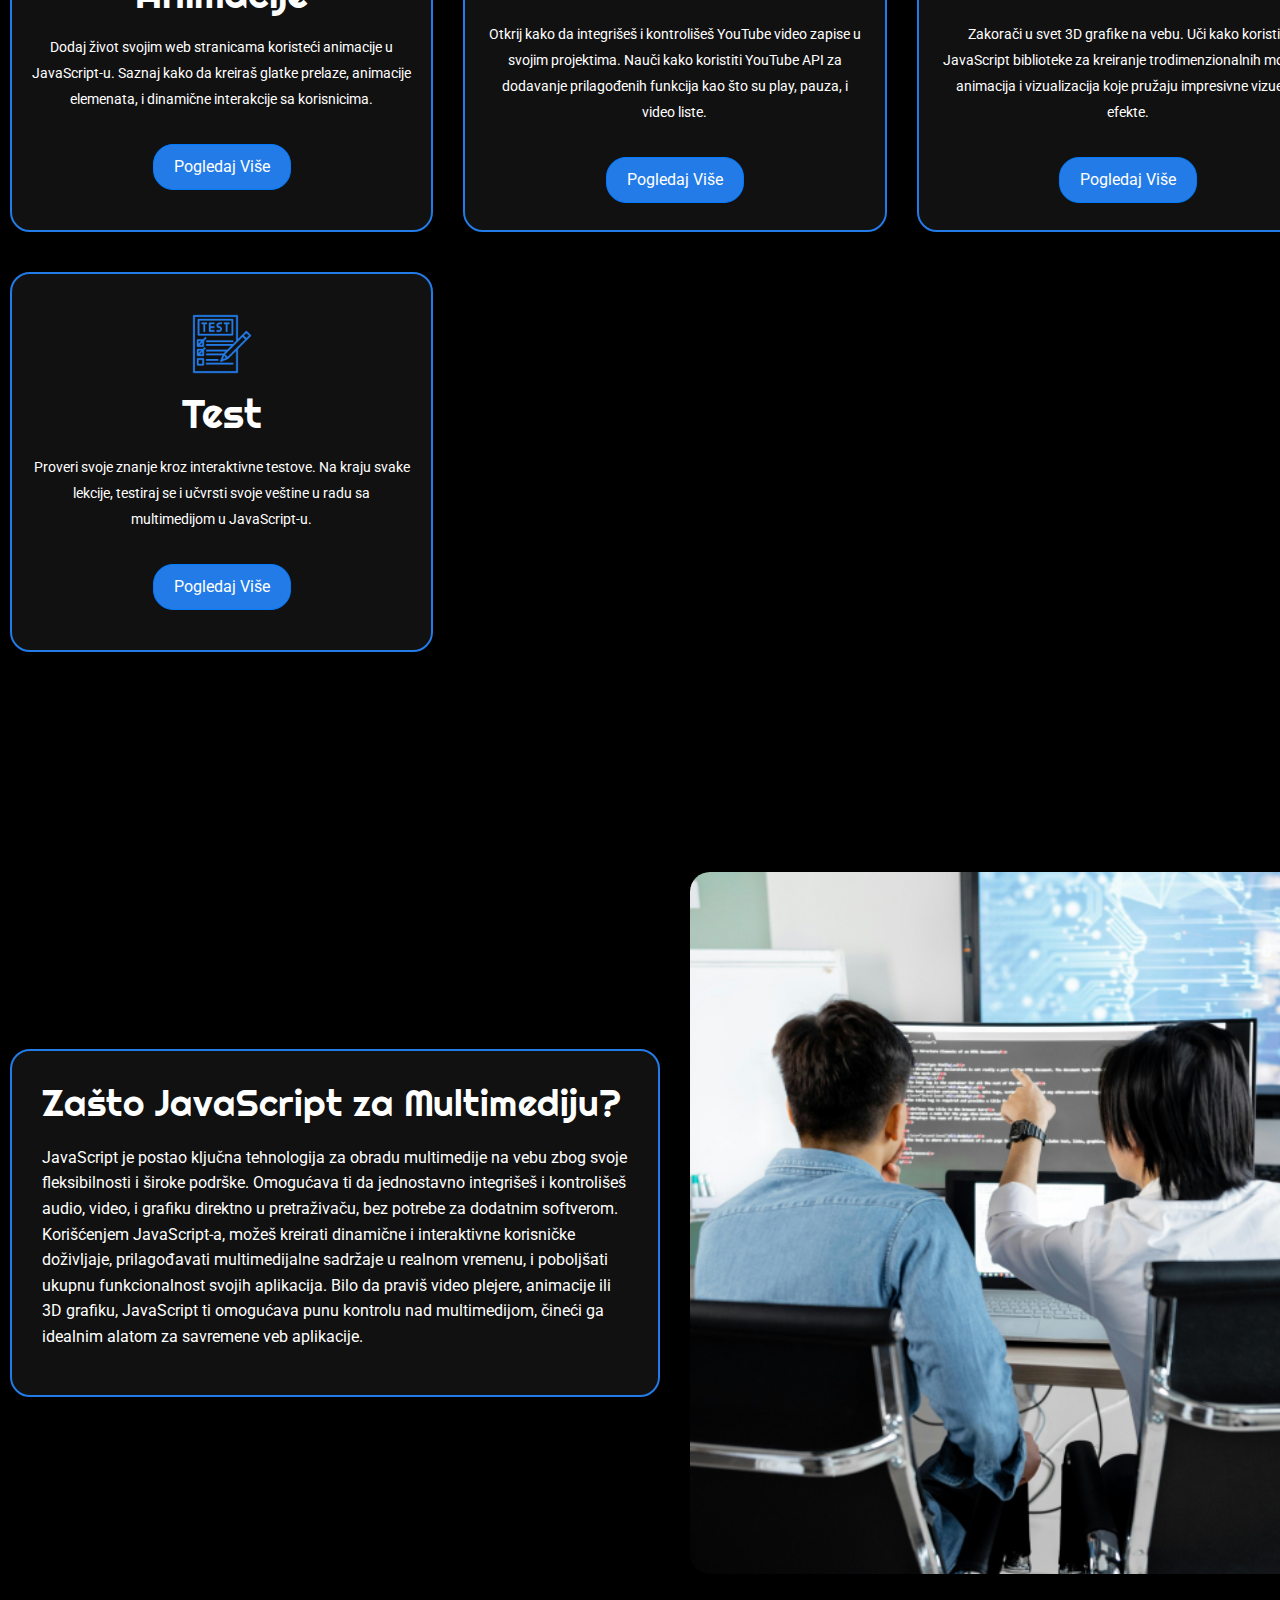
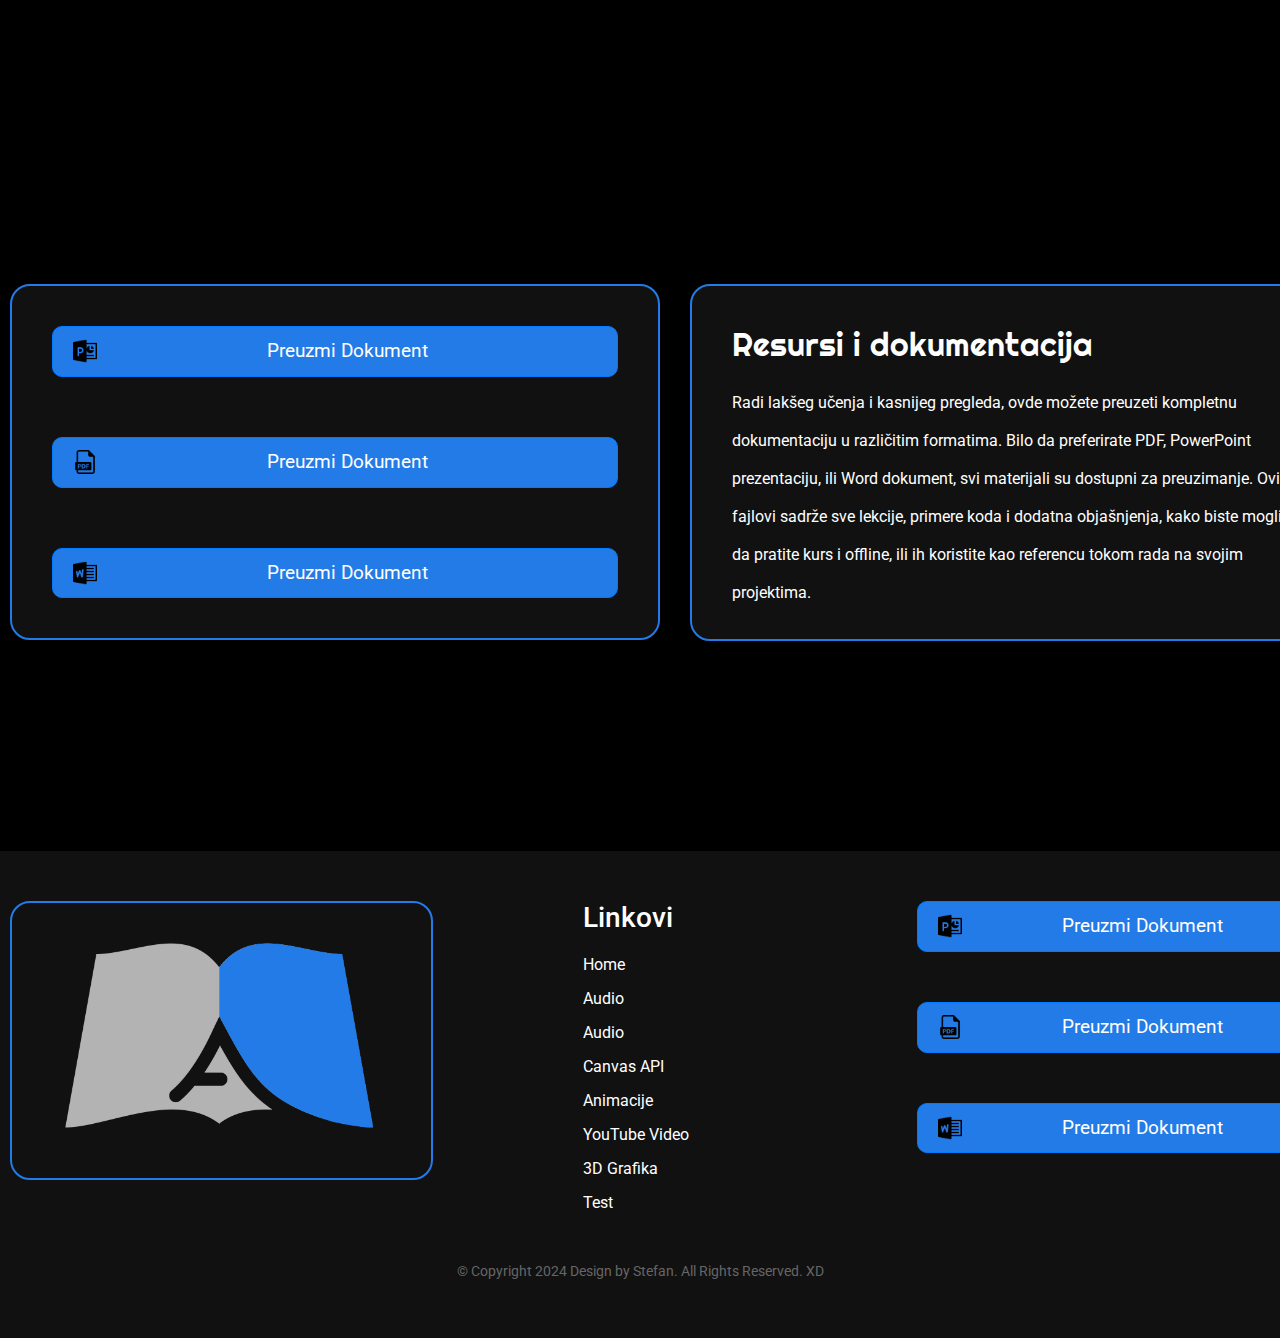
==== commit d3570fa9: "dodati pdf i word" ====
--- a/index.html
+++ b/index.html
@@ -153,13 +153,13 @@
         <div class="row">
             <div class="col-md-6">
                 <div class="download-section">
-                    <a href="Slike/dokument1.pdf" download class="btn btn-primary">
-                        <img src="Slike/pdf.png" alt="PDF Icon" class="button-icon"> Preuzmi Dokument
-                    </a>
-                    <a href="Slike/dokument2.pptx" download class="btn btn-primary">
-                        <img src="Slike/powerpoint.png" alt="PowerPoint Icon" class="button-icon"> Preuzmi Dokument
-                    </a>
-                    <a href="Slike/dokument3.docx" download class="btn btn-primary">
+                    <a href="Slike/Multimedija u Javascriptu.pdf" download class="btn btn-primary">
+                        <img src="Slike/powerpoint.png" alt="PDF Icon" class="button-icon"> Preuzmi Dokument
+                    </a>
+                    <a href="Slike/Multimedija u Javascriptu.pdf" download class="btn btn-primary">
+                        <img src="Slike/pdf.png" alt="PowerPoint Icon" class="button-icon"> Preuzmi Dokument
+                    </a>
+                    <a href="Slike/Multimedija u Javascriptu.docx" download class="btn btn-primary">
                         <img src="Slike/word.png" alt="Word Icon" class="button-icon"> Preuzmi Dokument
                     </a>
                 </div>
@@ -202,10 +202,10 @@
                     <a href="Slike/Multimedia u JavaScript.pptx" download class="btn btn-primary">
                         <img src="Slike/powerpoint.png" alt="PDF Icon" class="button-icon"> Preuzmi Dokument
                     </a>
-                    <a href="Slike/Multimedia u JavaScript.pdf" download class="btn btn-primary">
+                    <a href="Slike/Multimedija u JavaScript.pdf" download class="btn btn-primary">
                         <img src="Slike/pdf.png" alt="PowerPoint Icon" class="button-icon"> Preuzmi Dokument
                     </a>
-                    <a href="Slike/Multimedia u JavaScript.docx" download class="btn btn-primary">
+                    <a href="Slike/Multimedija u Javascriptu.docx" download class="btn btn-primary">
                         <img src="Slike/word.png" alt="Word Icon" class="button-icon"> Preuzmi Dokument
                     </a>
                 </div>
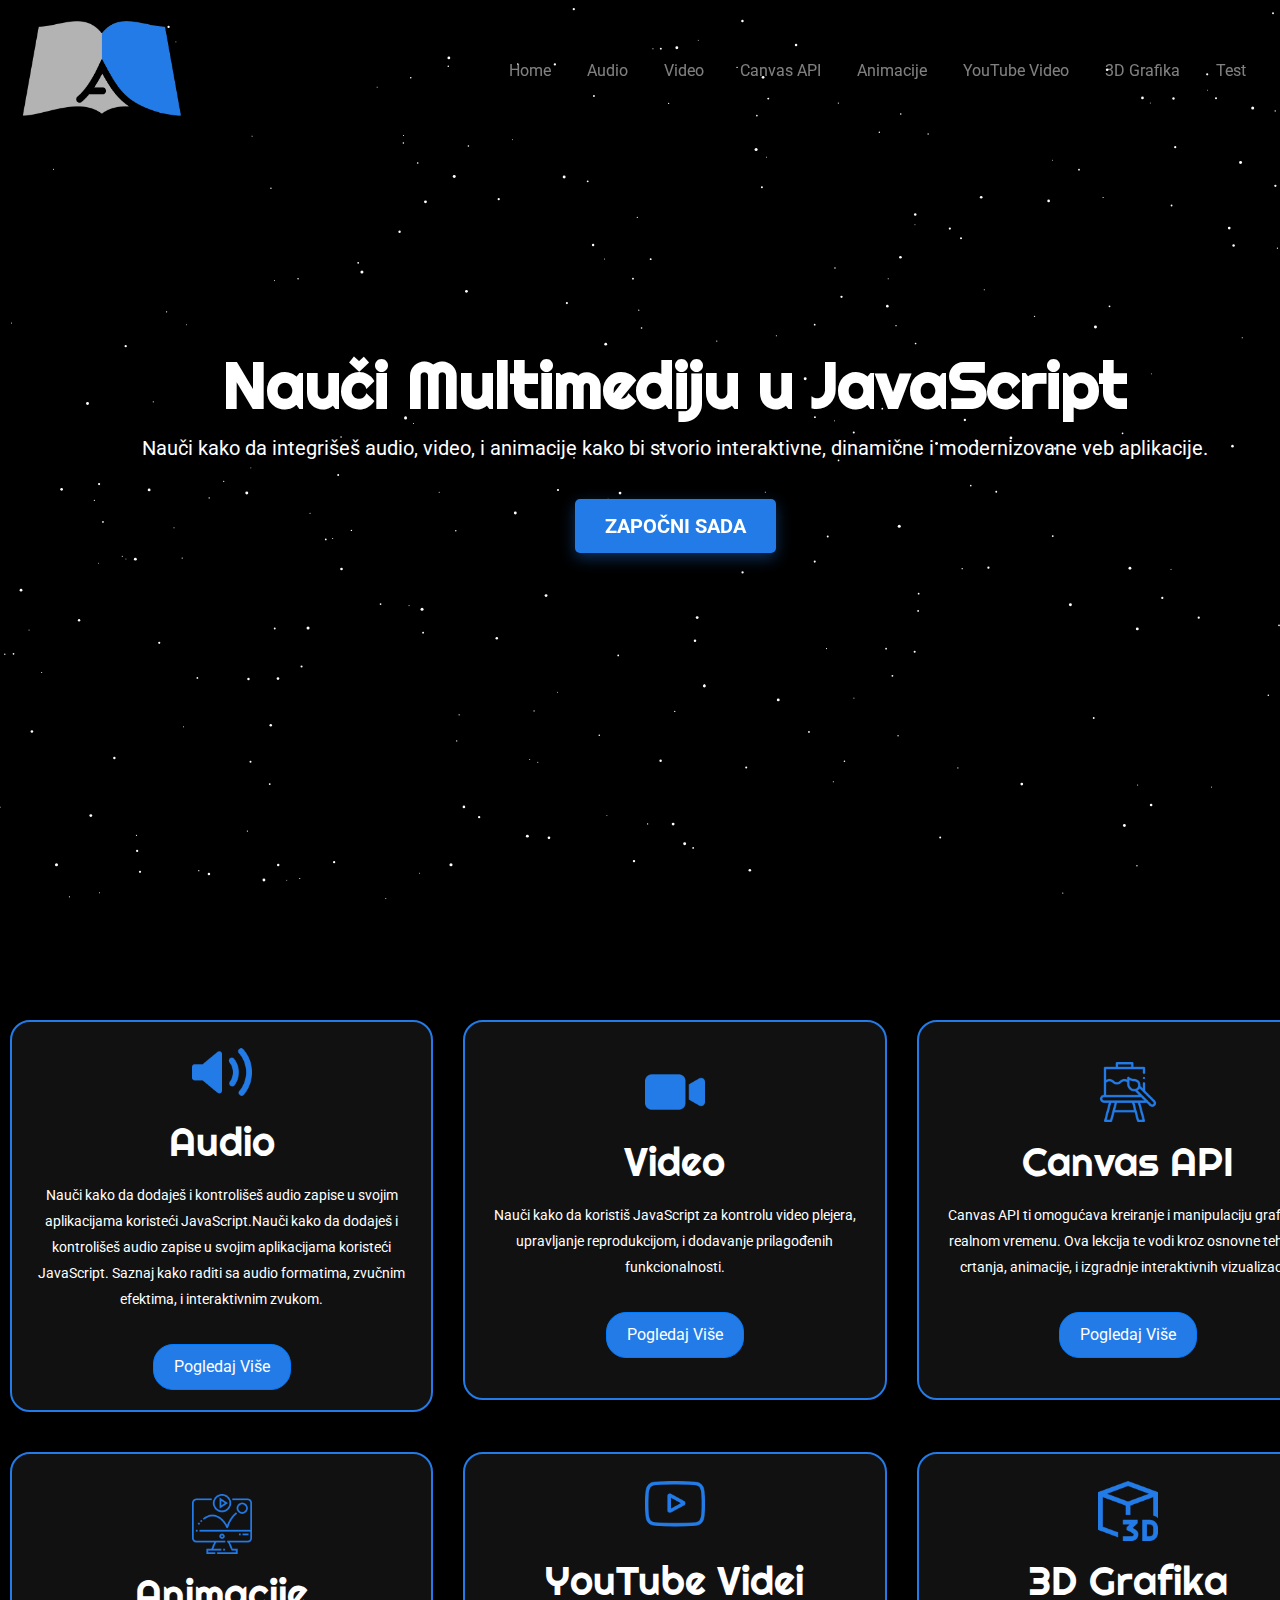
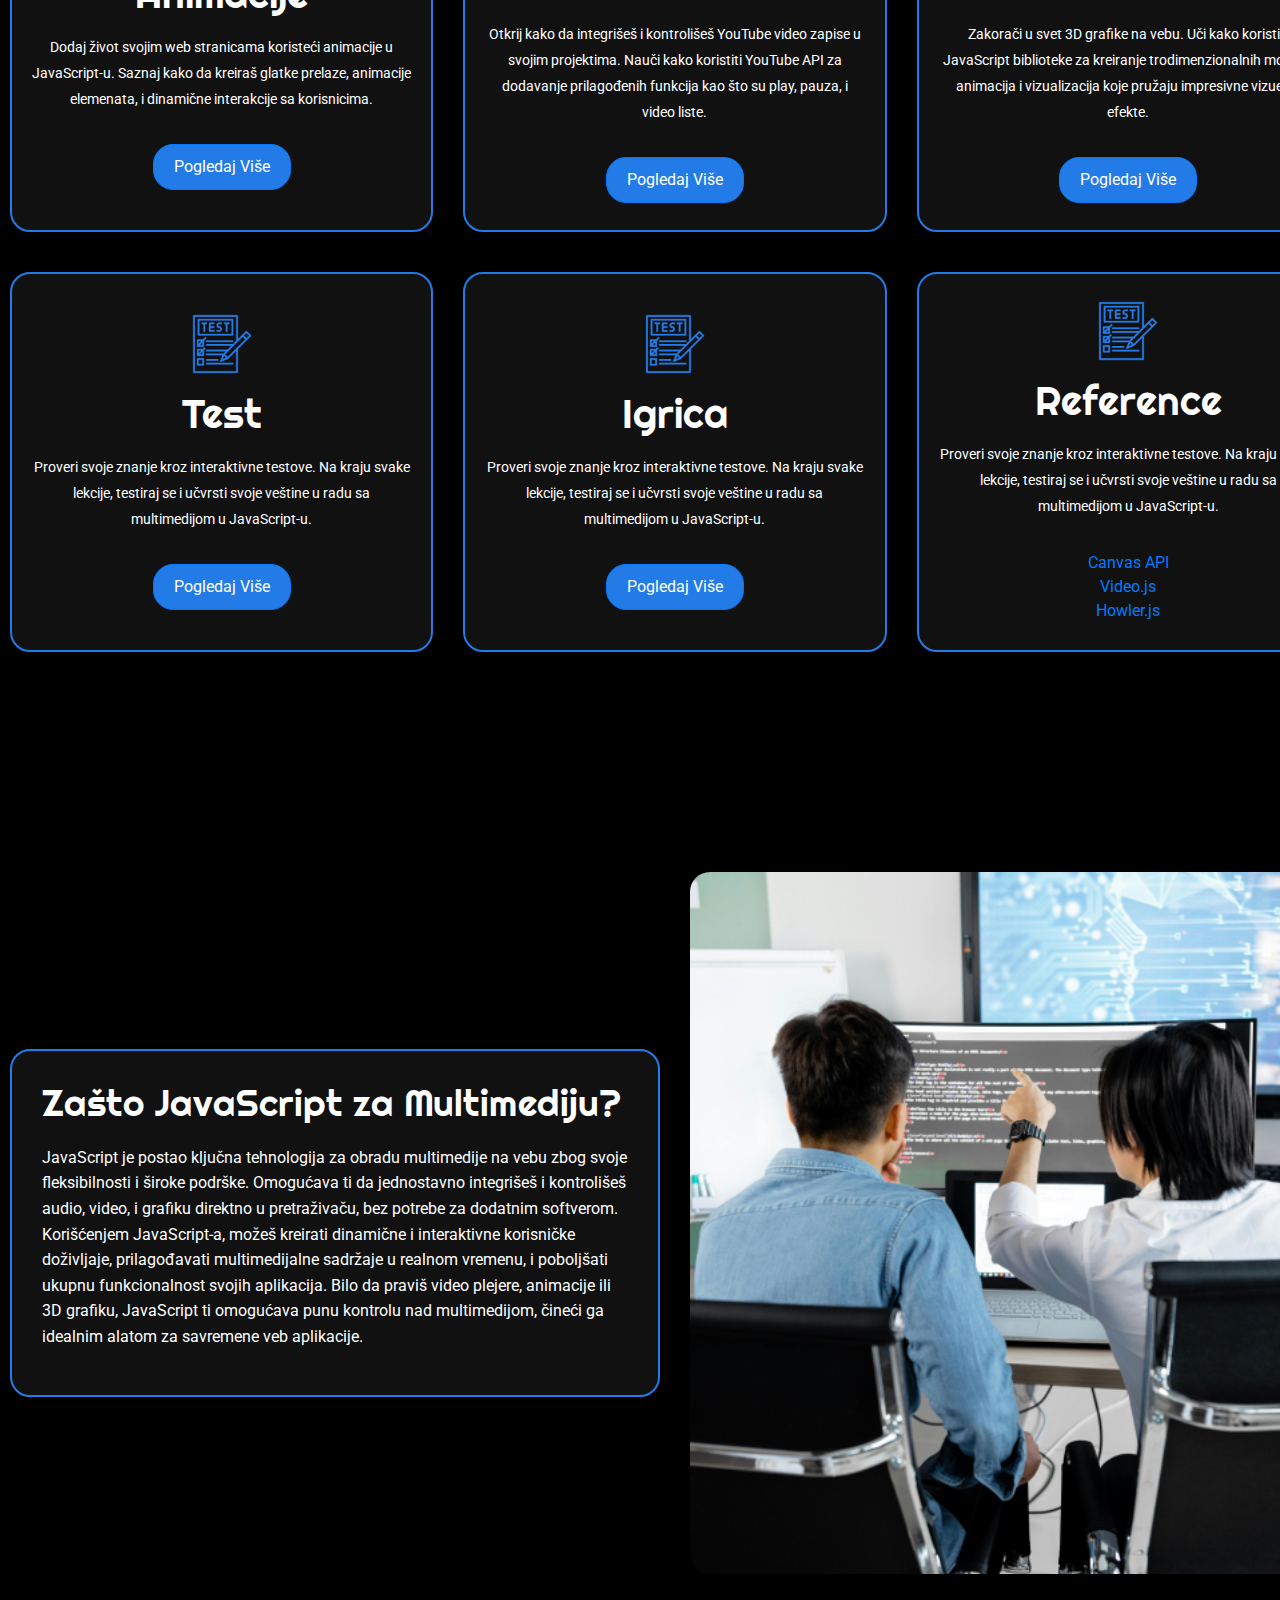
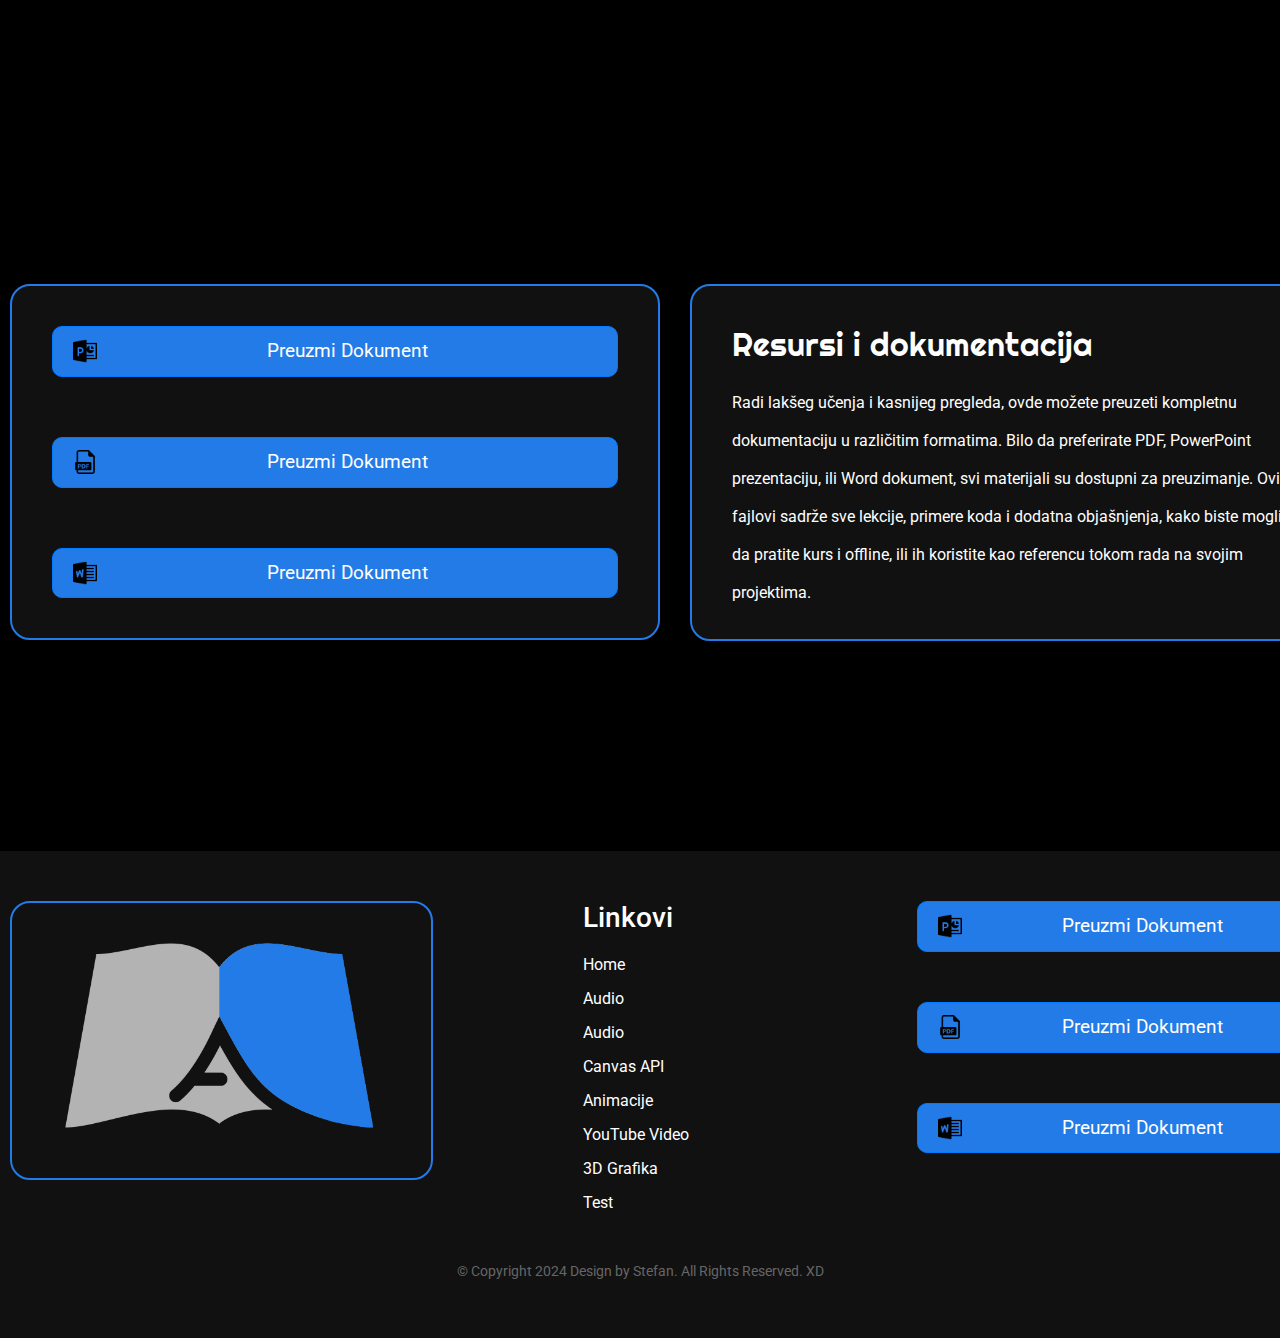
==== commit 72c0a8b1: "dodate kartice na index" ====
--- a/index.html
+++ b/index.html
@@ -125,6 +125,30 @@
                     <a href="test.html" class="btn btn-primary">Pogledaj Više</a>
                 </div>
             </div>
+            <div class="col-md-4 multimedia-card">
+                <div class="card video">
+                    <i class="icon icon-video"></i>
+                    <div class="card-icon">
+                        <img src="Slike/Test.png" alt="Video Icon">
+                    </div>
+                    <h3>Igrica</h3>
+                    <p>Proveri svoje znanje kroz interaktivne testove. Na kraju svake lekcije, testiraj se i učvrsti svoje veštine u radu sa multimedijom u JavaScript-u.</p>
+                    <a href=" igrica.html" class="btn btn-primary">Pogledaj Više</a>
+                </div>
+            </div>
+            <div class="col-md-4 multimedia-card">
+                <div class="card video">
+                    <i class="icon icon-video"></i>
+                    <div class="card-icon">
+                        <img src="Slike/Test.png" alt="Video Icon">
+                    </div>
+                    <h3>Reference</h3>
+                    <p>Proveri svoje znanje kroz interaktivne testove. Na kraju svake lekcije, testiraj se i učvrsti svoje veštine u radu sa multimedijom u JavaScript-u.</p>
+                    <a href="https://developer.mozilla.org/en-US/docs/Web/JavaScript/Reference/Errors/Not_defined?utm_source=mozilla&utm_medium=firefox-console-errors&utm_campaign=default" class="Canvas API">Canvas API</a>
+                    <a href="https://videojs.com/" class="Vide.js">Video.js</a>
+                    <a href="https://howlerjs.com/" class="Howler.js">Howler.js</a>
+                </div>
+            </div>
         </div>
     </div>
 </section>
@@ -153,7 +177,7 @@
         <div class="row">
             <div class="col-md-6">
                 <div class="download-section">
-                    <a href="Slike/Multimedija u Javascriptu.pdf" download class="btn btn-primary">
+                    <a href="Slike/Multimedia u JavaScript.pptx" download class="btn btn-primary">
                         <img src="Slike/powerpoint.png" alt="PDF Icon" class="button-icon"> Preuzmi Dokument
                     </a>
                     <a href="Slike/Multimedija u Javascriptu.pdf" download class="btn btn-primary">
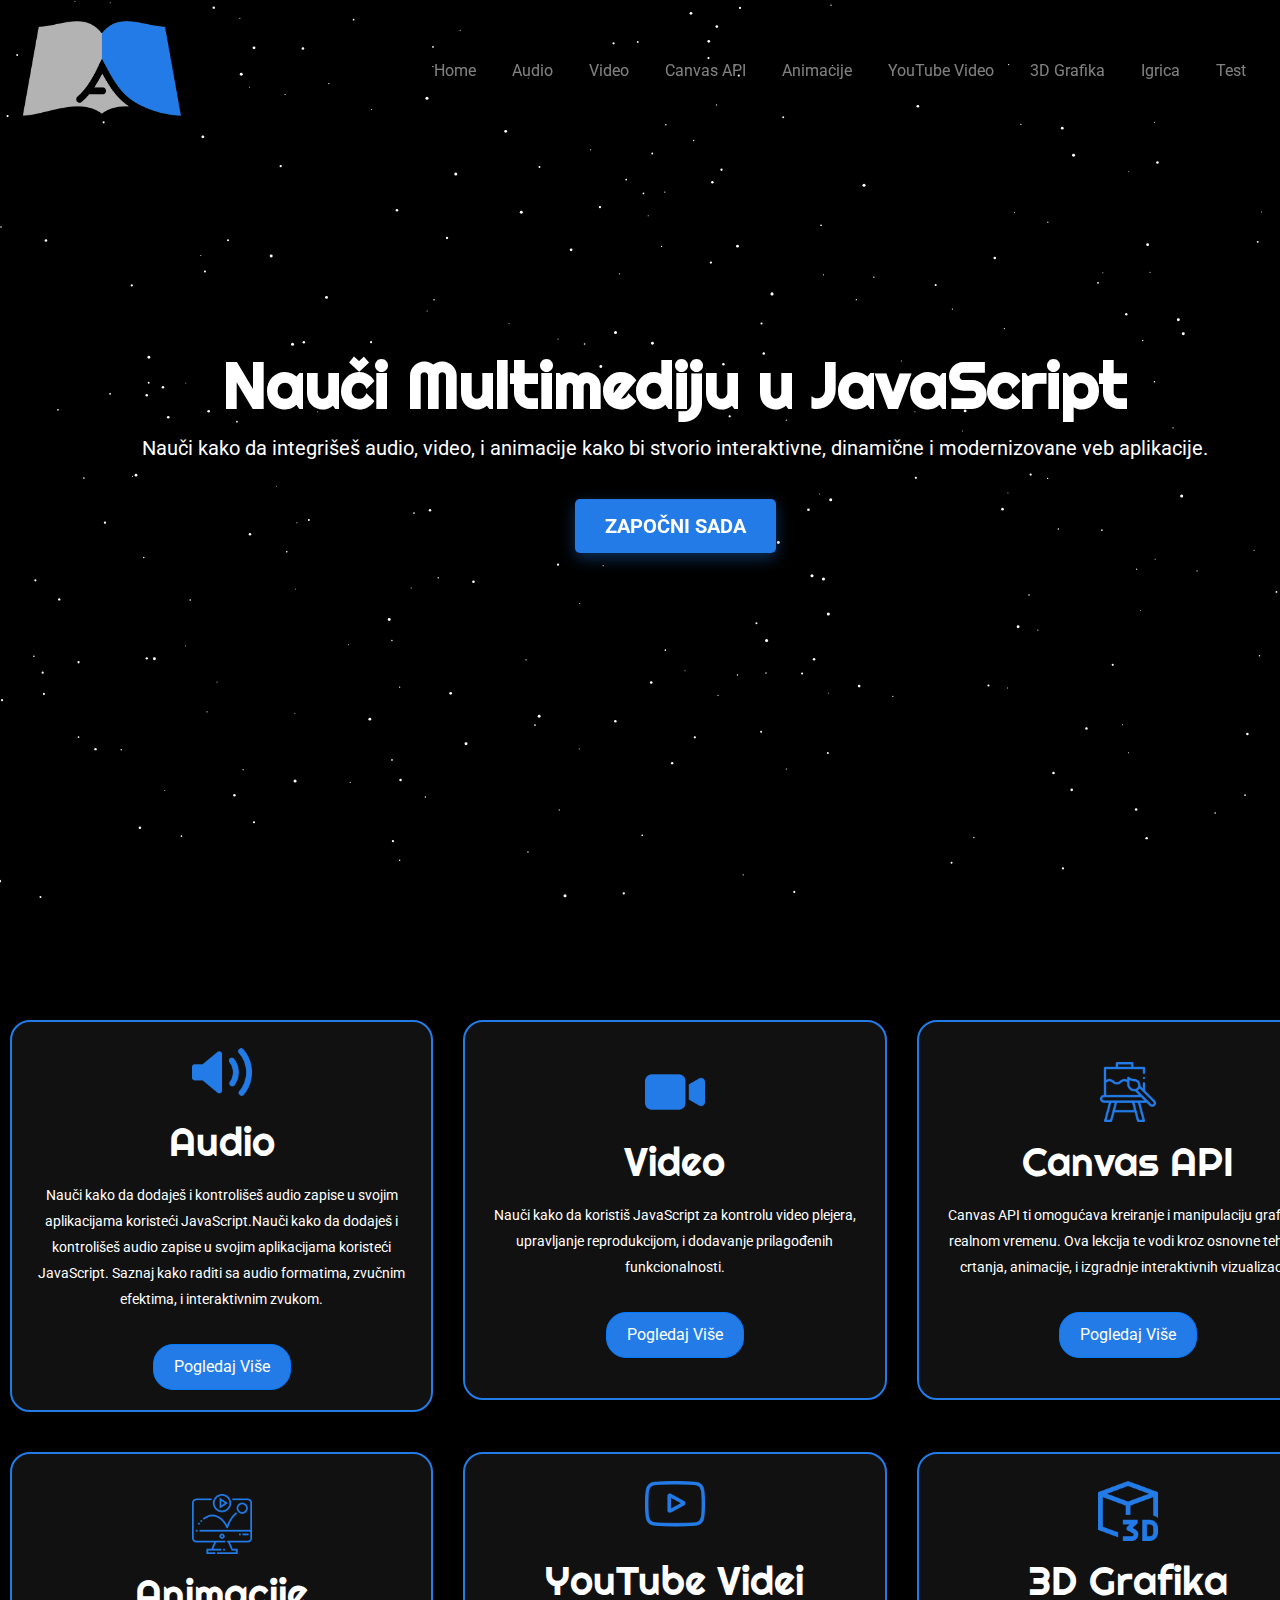
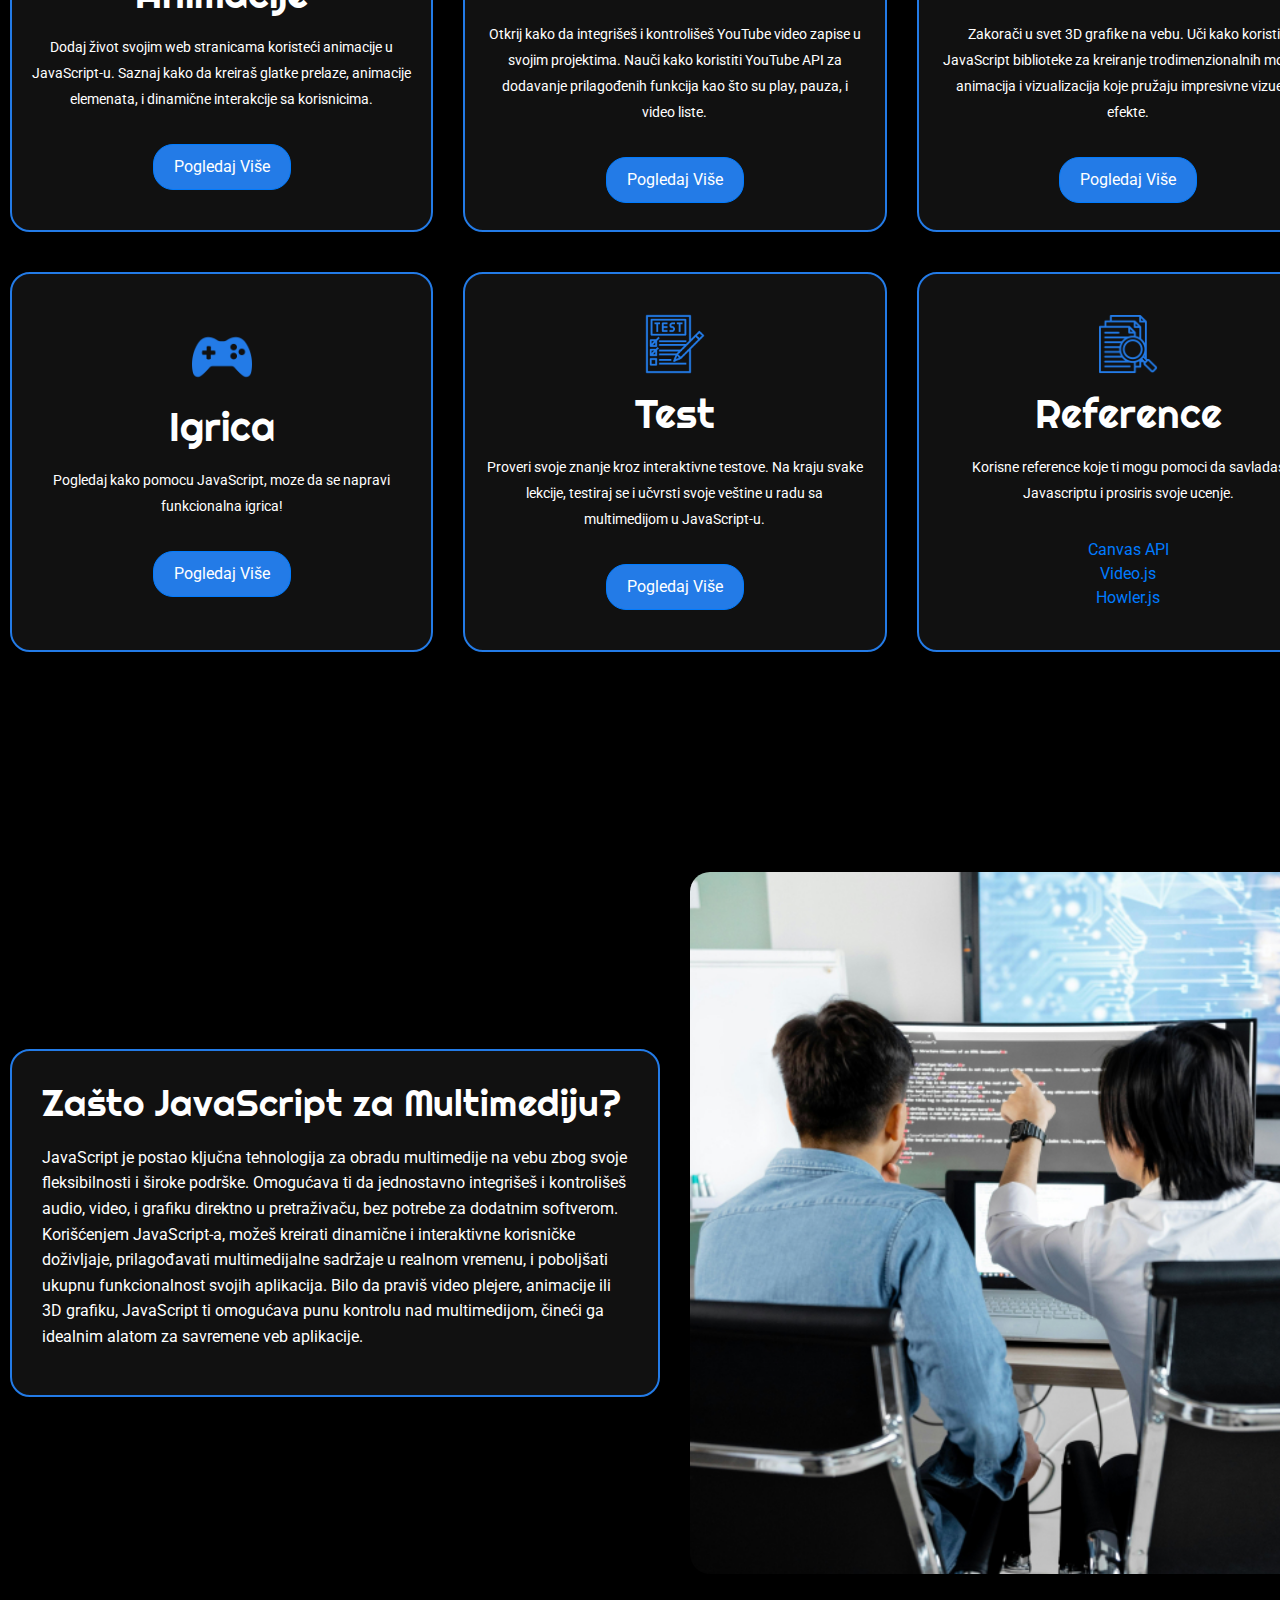
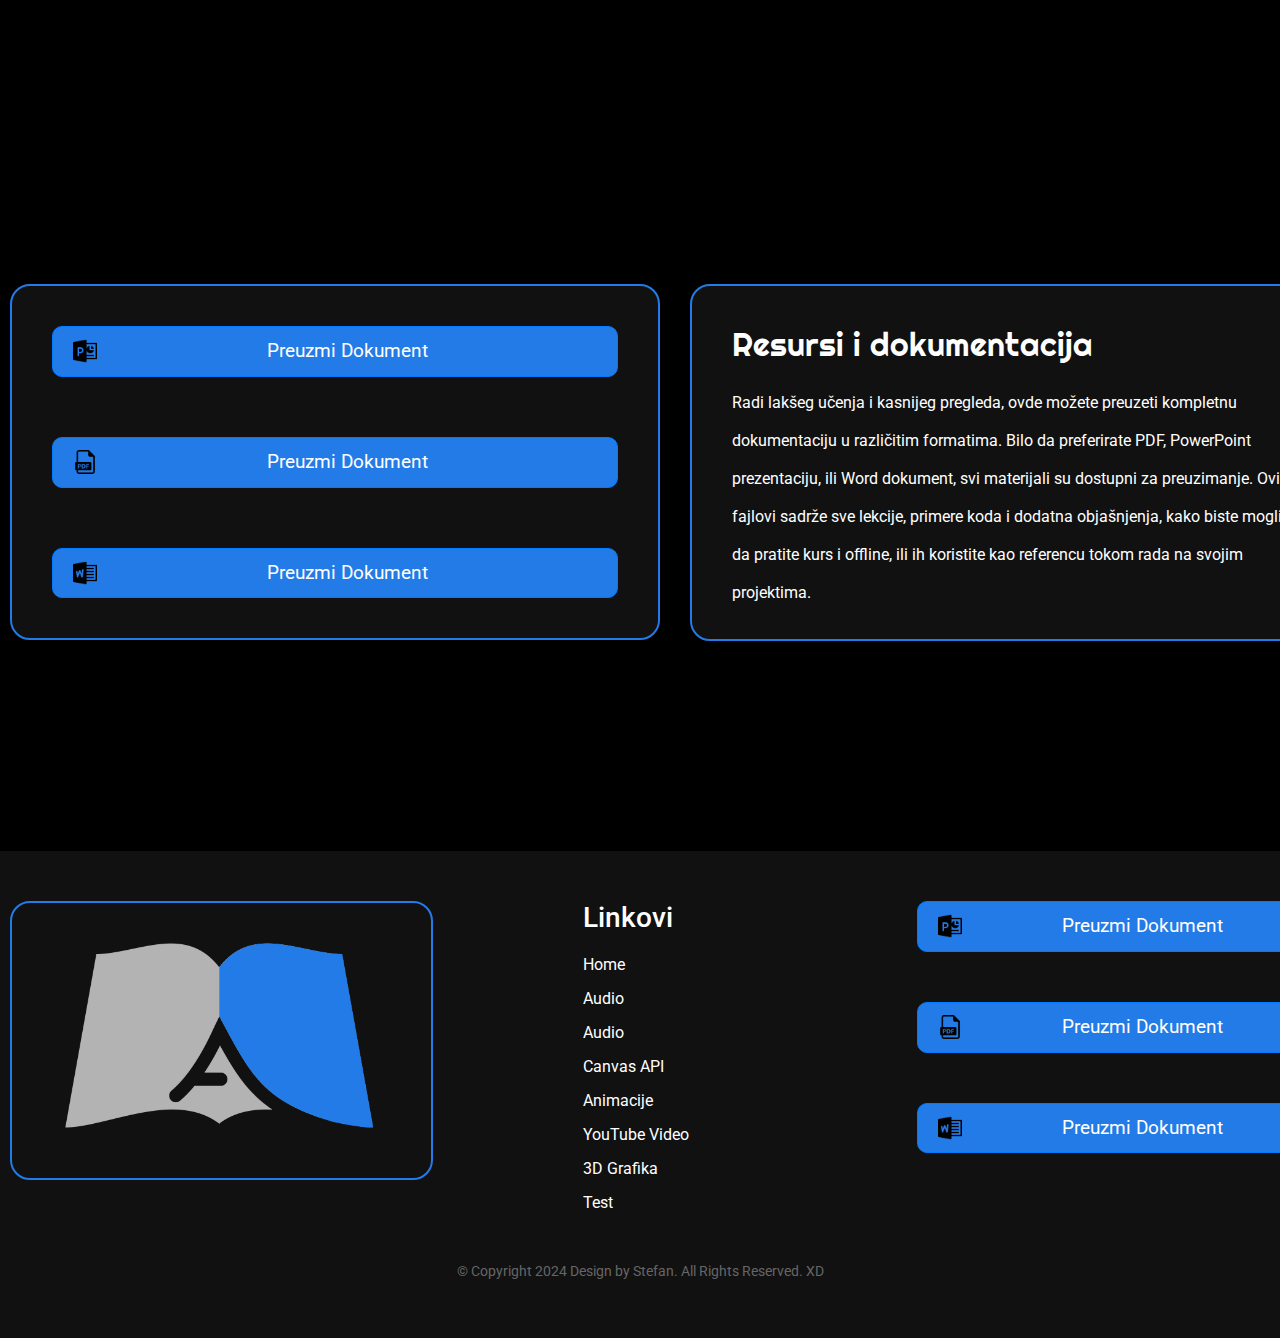
==== commit 22688b20: "Dodata igrica i Test" ====
--- a/index.html
+++ b/index.html
@@ -30,6 +30,7 @@
                 <li class="nav-item"><a class="nav-link" href="animacija.html">Animacije</a></li>
                 <li class="nav-item"><a class="nav-link" href="youtube.html">YouTube Video</a></li>
                 <li class="nav-item"><a class="nav-link" href="3d.html">3D Grafika</a></li>
+                <li class="nav-item"><a class="nav-link" href="igrica.html">Igrica</a></li>
                 <li class="nav-item"><a class="nav-link" href="test.html">Test</a></li>
             </ul>
         </div>
@@ -118,6 +119,17 @@
                 <div class="card video">
                     <i class="icon icon-video"></i>
                     <div class="card-icon">
+                        <img src="Slike/game.png" alt="Video Icon">
+                    </div>
+                    <h3>Igrica</h3>
+                    <p>Pogledaj kako pomocu JavaScript, moze da se napravi funkcionalna igrica!</p>
+                    <a href="igrica.html" class="btn btn-primary">Pogledaj Više</a>
+                </div>
+            </div>
+            <div class="col-md-4 multimedia-card">
+                <div class="card video">
+                    <i class="icon icon-video"></i>
+                    <div class="card-icon">
                         <img src="Slike/Test.png" alt="Video Icon">
                     </div>
                     <h3>Test</h3>
@@ -129,21 +141,10 @@
                 <div class="card video">
                     <i class="icon icon-video"></i>
                     <div class="card-icon">
-                        <img src="Slike/Test.png" alt="Video Icon">
-                    </div>
-                    <h3>Igrica</h3>
-                    <p>Proveri svoje znanje kroz interaktivne testove. Na kraju svake lekcije, testiraj se i učvrsti svoje veštine u radu sa multimedijom u JavaScript-u.</p>
-                    <a href=" igrica.html" class="btn btn-primary">Pogledaj Više</a>
-                </div>
-            </div>
-            <div class="col-md-4 multimedia-card">
-                <div class="card video">
-                    <i class="icon icon-video"></i>
-                    <div class="card-icon">
-                        <img src="Slike/Test.png" alt="Video Icon">
+                        <img src="Slike/reference.png" alt="Video Icon">
                     </div>
                     <h3>Reference</h3>
-                    <p>Proveri svoje znanje kroz interaktivne testove. Na kraju svake lekcije, testiraj se i učvrsti svoje veštine u radu sa multimedijom u JavaScript-u.</p>
+                    <p>Korisne reference koje ti mogu pomoci da savladas Javascriptu i prosiris svoje ucenje.</p>
                     <a href="https://developer.mozilla.org/en-US/docs/Web/JavaScript/Reference/Errors/Not_defined?utm_source=mozilla&utm_medium=firefox-console-errors&utm_campaign=default" class="Canvas API">Canvas API</a>
                     <a href="https://videojs.com/" class="Vide.js">Video.js</a>
                     <a href="https://howlerjs.com/" class="Howler.js">Howler.js</a>
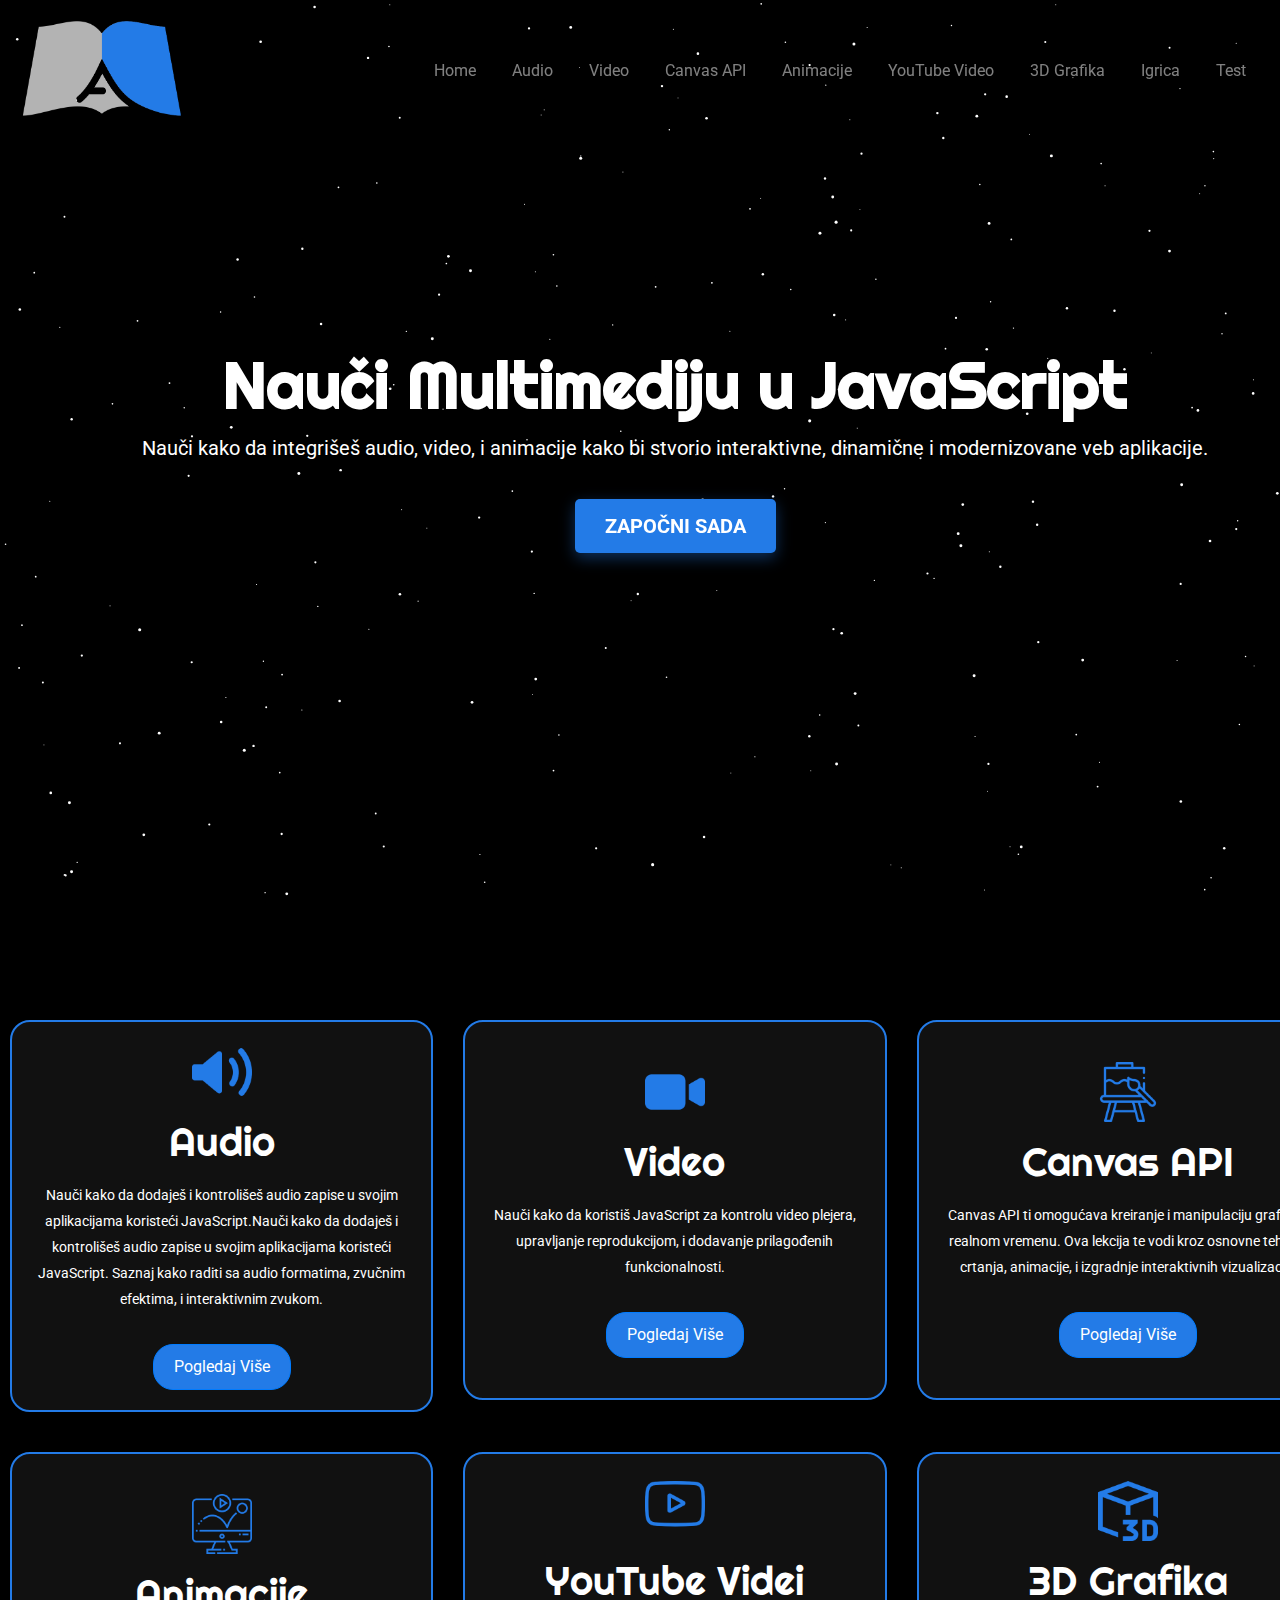
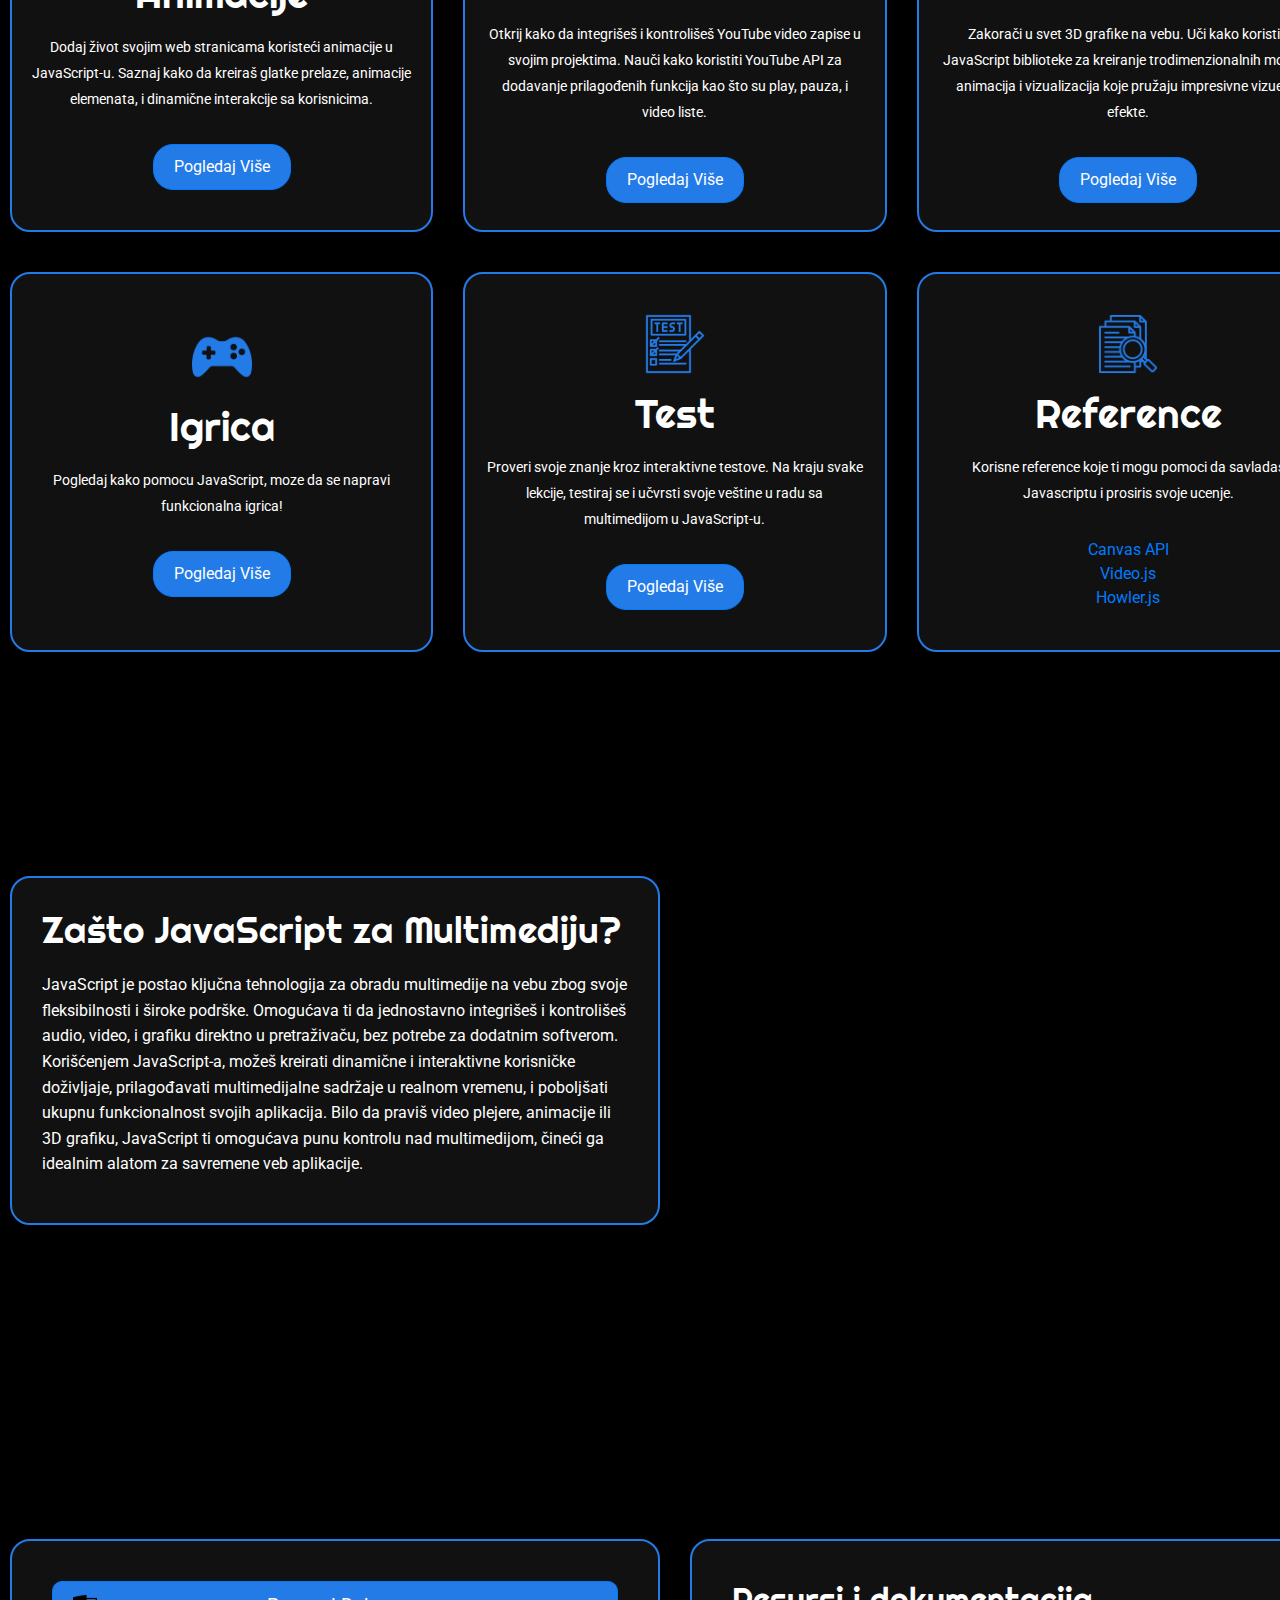
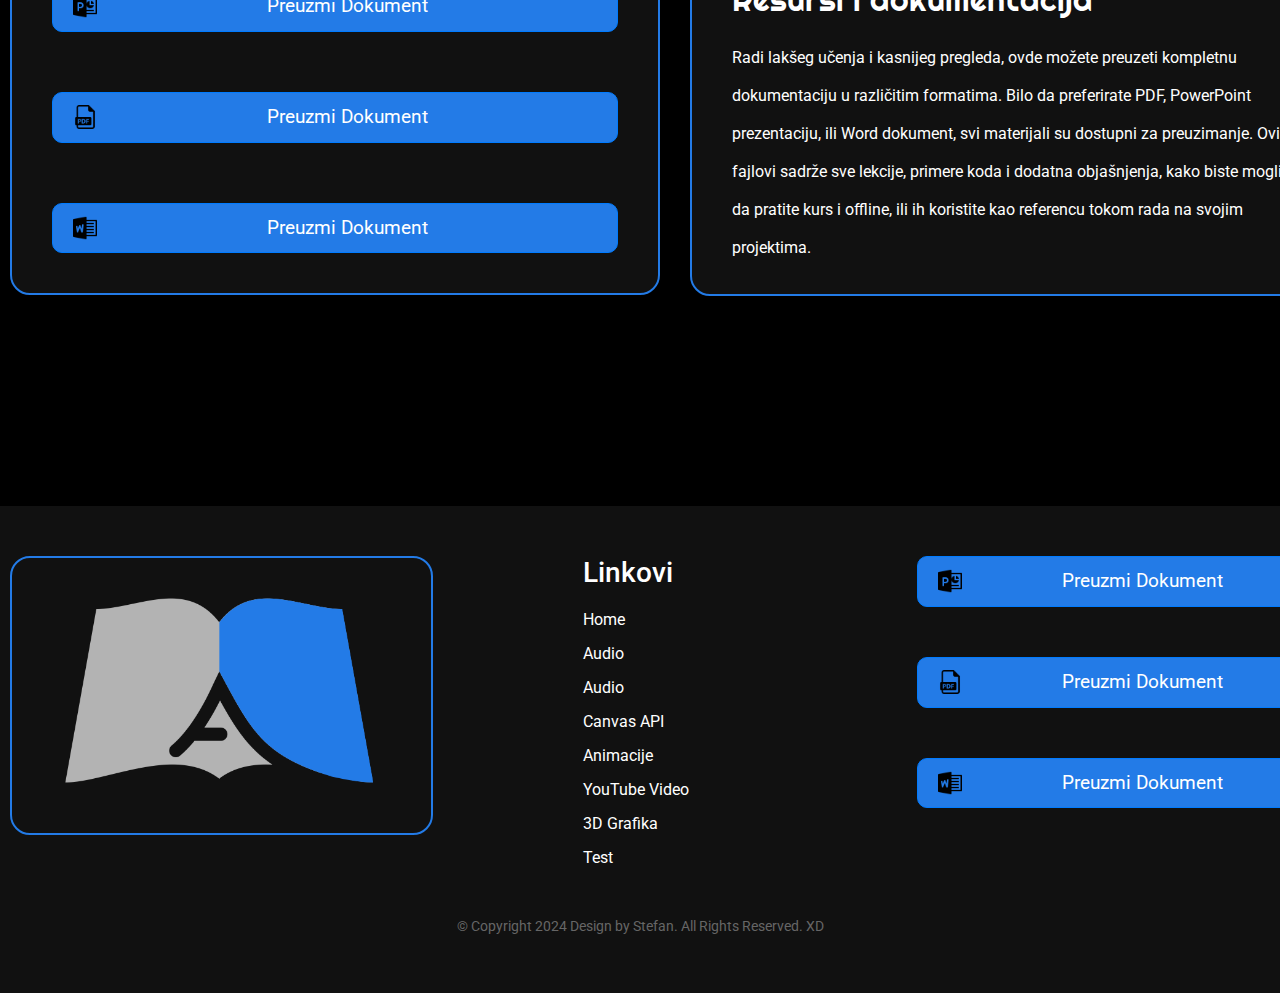
==== commit 3132b1f4: "dodati primeri za yt, 3d i dodat video na yt" ====
--- a/index.html
+++ b/index.html
@@ -166,7 +166,7 @@
             </div>
             <!-- Slika u drugoj koloni -->
             <div class="col-md-6">
-                <img src="Slike/programeri.jpg" alt="JavaScript Multimedia" class="explanation-image">
+                <iframe width="600" height="350"src="https://www.youtube.com/embed/htwr_MZZpdg?si=FYVUcnabQSOjQhYZ" title="YouTube video player" frameborder="0" allow="accelerometer; autoplay; clipboard-write; encrypted-media; gyroscope; picture-in-picture; web-share" referrerpolicy="strict-origin-when-cross-origin" allowfullscreen></iframe>
             </div>
         </div>
     </div>
